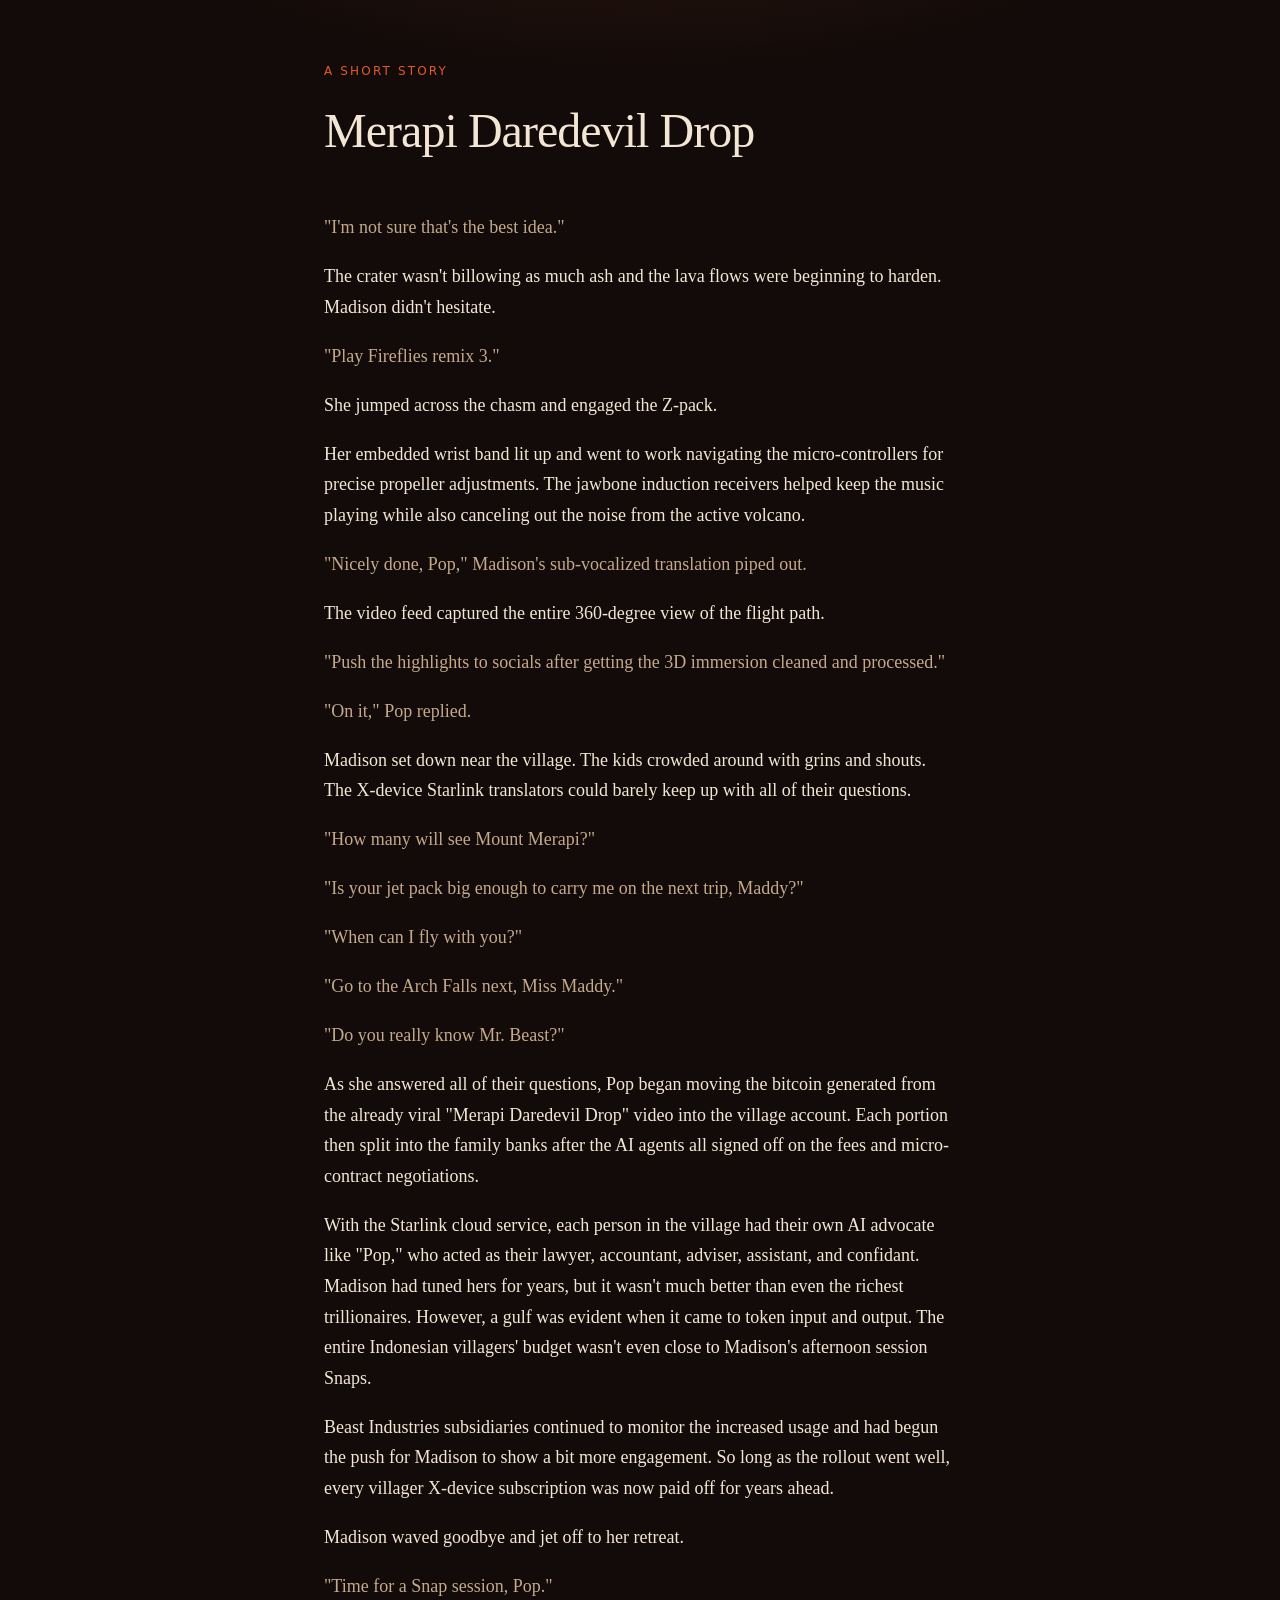
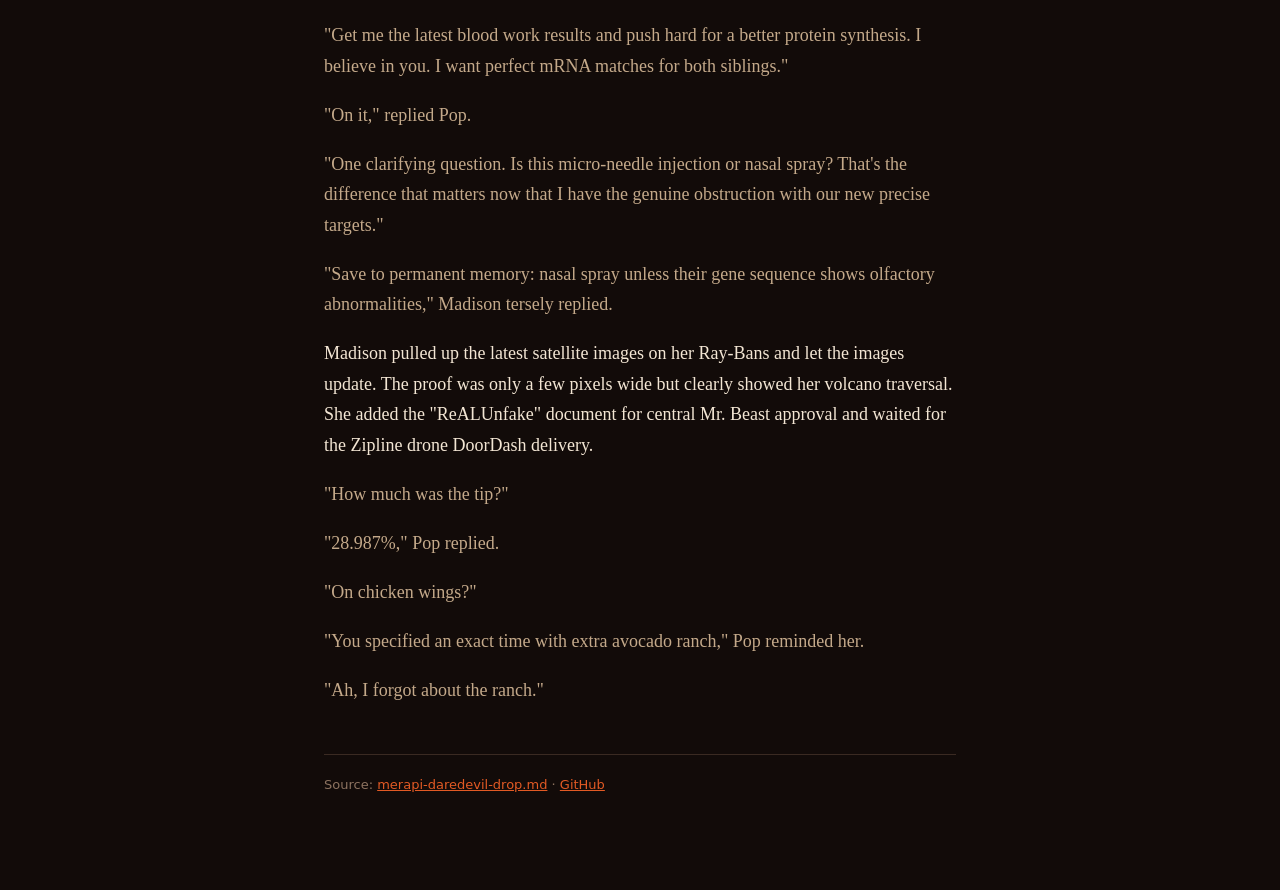
==== merapi-daredevil-drop/index.html @ b6997c13 "Add Merapi Daredevil Drop story" ====
<!DOCTYPE html>
<html lang="en">
<head>
  <meta charset="utf-8">
  <meta name="viewport" content="width=device-width, initial-scale=1">
  <title>Merapi Daredevil Drop</title>
  <style>
    :root {
      --bg: #120b09;
      --paper: #1c1410;
      --ink: #f3e6d4;
      --muted: #c4a98a;
      --ember: #e25a24;
    }
    * { box-sizing: border-box; }
    body {
      margin: 0;
      background: radial-gradient(1200px 600px at 50% -10%, #3a1a10 0%, var(--bg) 55%);
      color: var(--ink);
      font: 18px/1.7 Georgia, "Times New Roman", serif;
    }
    main {
      max-width: 42rem;
      margin: 0 auto;
      padding: 4rem 1.25rem 6rem;
    }
    .kicker {
      letter-spacing: 0.18em;
      text-transform: uppercase;
      font: 12px/1.2 system-ui, sans-serif;
      color: var(--ember);
      margin: 0 0 0.75rem;
    }
    h1 {
      font-size: clamp(2rem, 5vw, 3rem);
      font-weight: 400;
      margin: 0 0 2.5rem;
      letter-spacing: -0.02em;
    }
    p { margin: 0 0 1.15rem; }
    .dialogue { color: var(--muted); }
    footer {
      margin-top: 3rem;
      padding-top: 1.25rem;
      border-top: 1px solid #3a2a22;
      font: 13px/1.5 system-ui, sans-serif;
      color: #8d7360;
    }
    a { color: var(--ember); }
  </style>
</head>
<body>
  <main>
    <p class="kicker">A short story</p>
    <h1>Merapi Daredevil Drop</h1>
    <p class="dialogue">"I'm not sure that's the best idea."</p>
    <p>The crater wasn't billowing as much ash and the lava flows were beginning to harden. Madison didn't hesitate.</p>
    <p class="dialogue">"Play Fireflies remix 3."</p>
    <p>She jumped across the chasm and engaged the Z-pack.</p>
    <p>Her embedded wrist band lit up and went to work navigating the micro-controllers for precise propeller adjustments. The jawbone induction receivers helped keep the music playing while also canceling out the noise from the active volcano.</p>
    <p class="dialogue">"Nicely done, Pop," Madison's sub-vocalized translation piped out.</p>
    <p>The video feed captured the entire 360-degree view of the flight path.</p>
    <p class="dialogue">"Push the highlights to socials after getting the 3D immersion cleaned and processed."</p>
    <p class="dialogue">"On it," Pop replied.</p>
    <p>Madison set down near the village. The kids crowded around with grins and shouts. The X-device Starlink translators could barely keep up with all of their questions.</p>
    <p class="dialogue">"How many will see Mount Merapi?"</p>
    <p class="dialogue">"Is your jet pack big enough to carry me on the next trip, Maddy?"</p>
    <p class="dialogue">"When can I fly with you?"</p>
    <p class="dialogue">"Go to the Arch Falls next, Miss Maddy."</p>
    <p class="dialogue">"Do you really know Mr. Beast?"</p>
    <p>As she answered all of their questions, Pop began moving the bitcoin generated from the already viral "Merapi Daredevil Drop" video into the village account. Each portion then split into the family banks after the AI agents all signed off on the fees and micro-contract negotiations.</p>
    <p>With the Starlink cloud service, each person in the village had their own AI advocate like "Pop," who acted as their lawyer, accountant, adviser, assistant, and confidant. Madison had tuned hers for years, but it wasn't much better than even the richest trillionaires. However, a gulf was evident when it came to token input and output. The entire Indonesian villagers' budget wasn't even close to Madison's afternoon session Snaps.</p>
    <p>Beast Industries subsidiaries continued to monitor the increased usage and had begun the push for Madison to show a bit more engagement. So long as the rollout went well, every villager X-device subscription was now paid off for years ahead.</p>
    <p>Madison waved goodbye and jet off to her retreat.</p>
    <p class="dialogue">"Time for a Snap session, Pop."</p>
    <p class="dialogue">"Get me the latest blood work results and push hard for a better protein synthesis. I believe in you. I want perfect mRNA matches for both siblings."</p>
    <p class="dialogue">"On it," replied Pop.</p>
    <p class="dialogue">"One clarifying question. Is this micro-needle injection or nasal spray? That's the difference that matters now that I have the genuine obstruction with our new precise targets."</p>
    <p class="dialogue">"Save to permanent memory: nasal spray unless their gene sequence shows olfactory abnormalities," Madison tersely replied.</p>
    <p>Madison pulled up the latest satellite images on her Ray-Bans and let the images update. The proof was only a few pixels wide but clearly showed her volcano traversal. She added the "ReALUnfake" document for central Mr. Beast approval and waited for the Zipline drone DoorDash delivery.</p>
    <p class="dialogue">"How much was the tip?"</p>
    <p class="dialogue">"28.987%," Pop replied.</p>
    <p class="dialogue">"On chicken wings?"</p>
    <p class="dialogue">"You specified an exact time with extra avocado ranch," Pop reminded her.</p>
    <p class="dialogue">"Ah, I forgot about the ranch."</p>
    <footer>
      Source: <a href="merapi-daredevil-drop.md">merapi-daredevil-drop.md</a>
      &middot;
      <a href="https://github.com/HiroSakuraba/HiroSakuraba.github.io/tree/main/merapi-daredevil-drop">GitHub</a>
    </footer>
  </main>
</body>
</html>
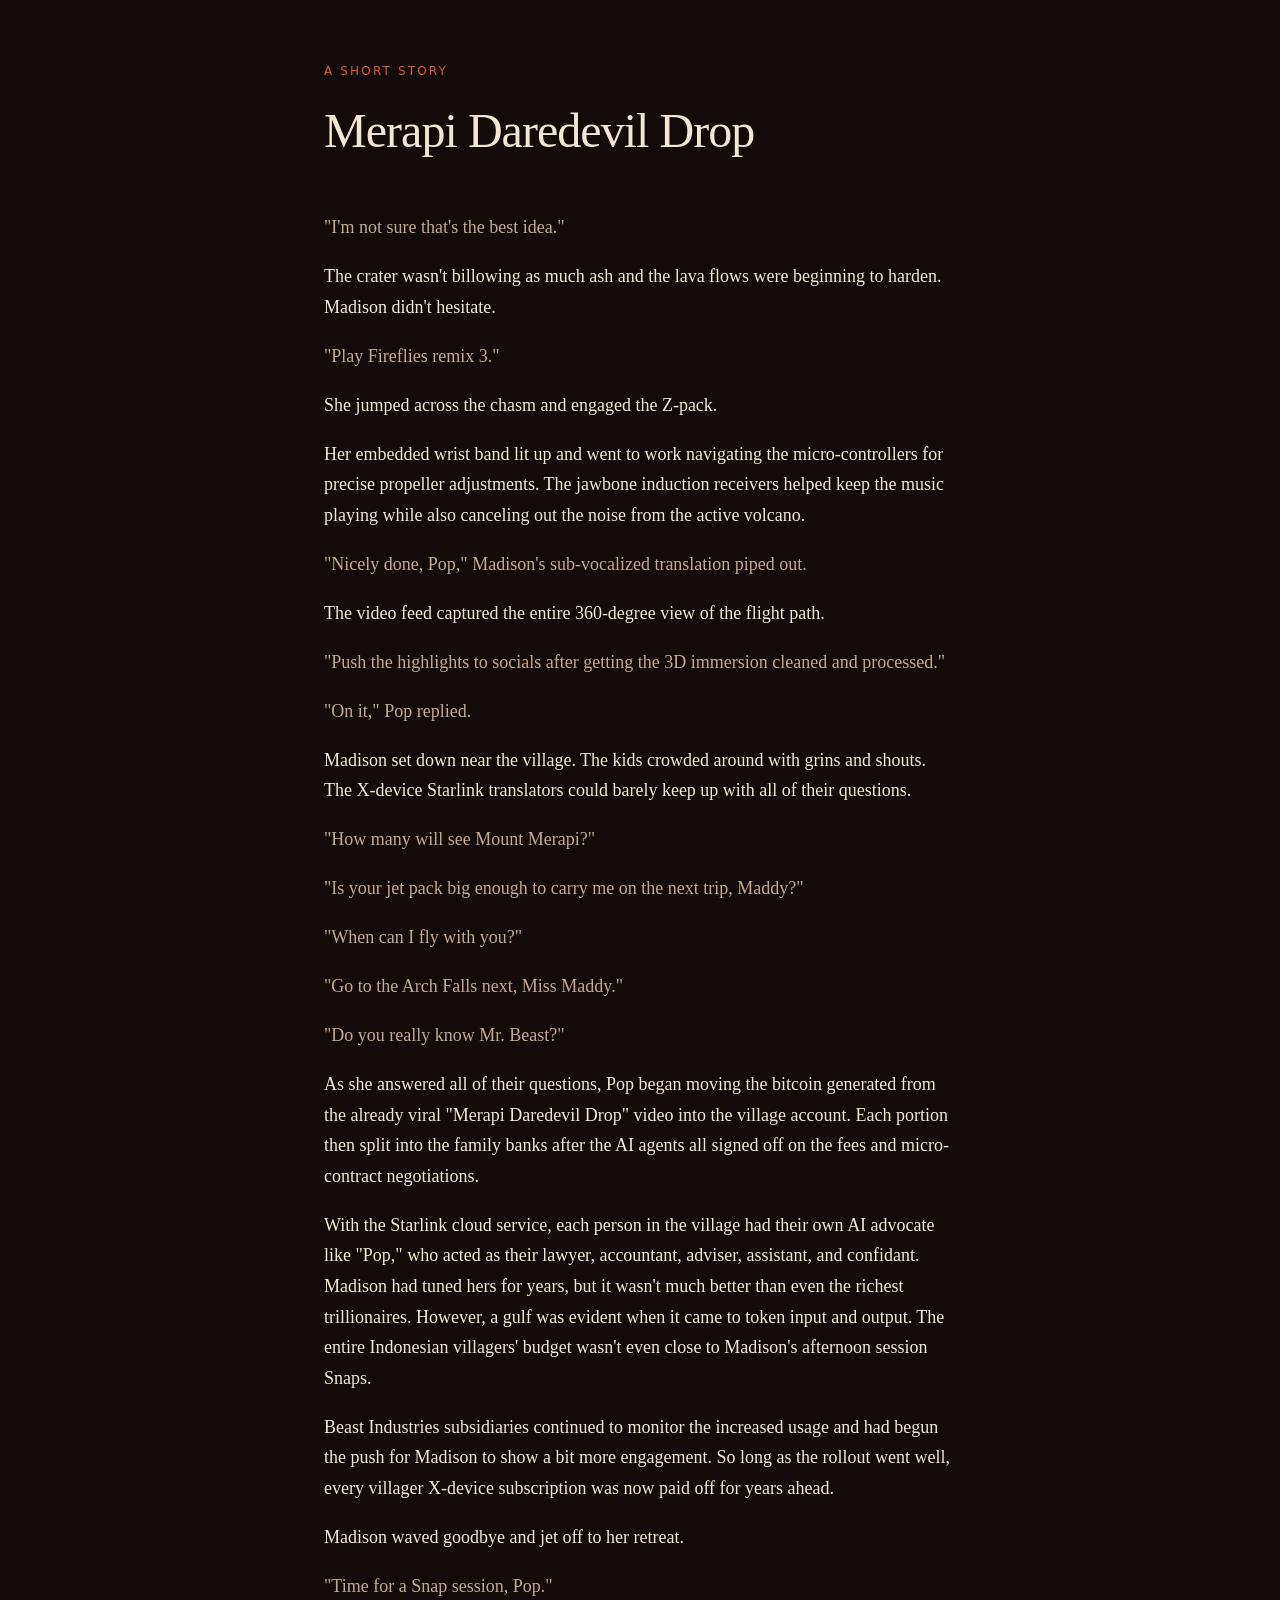
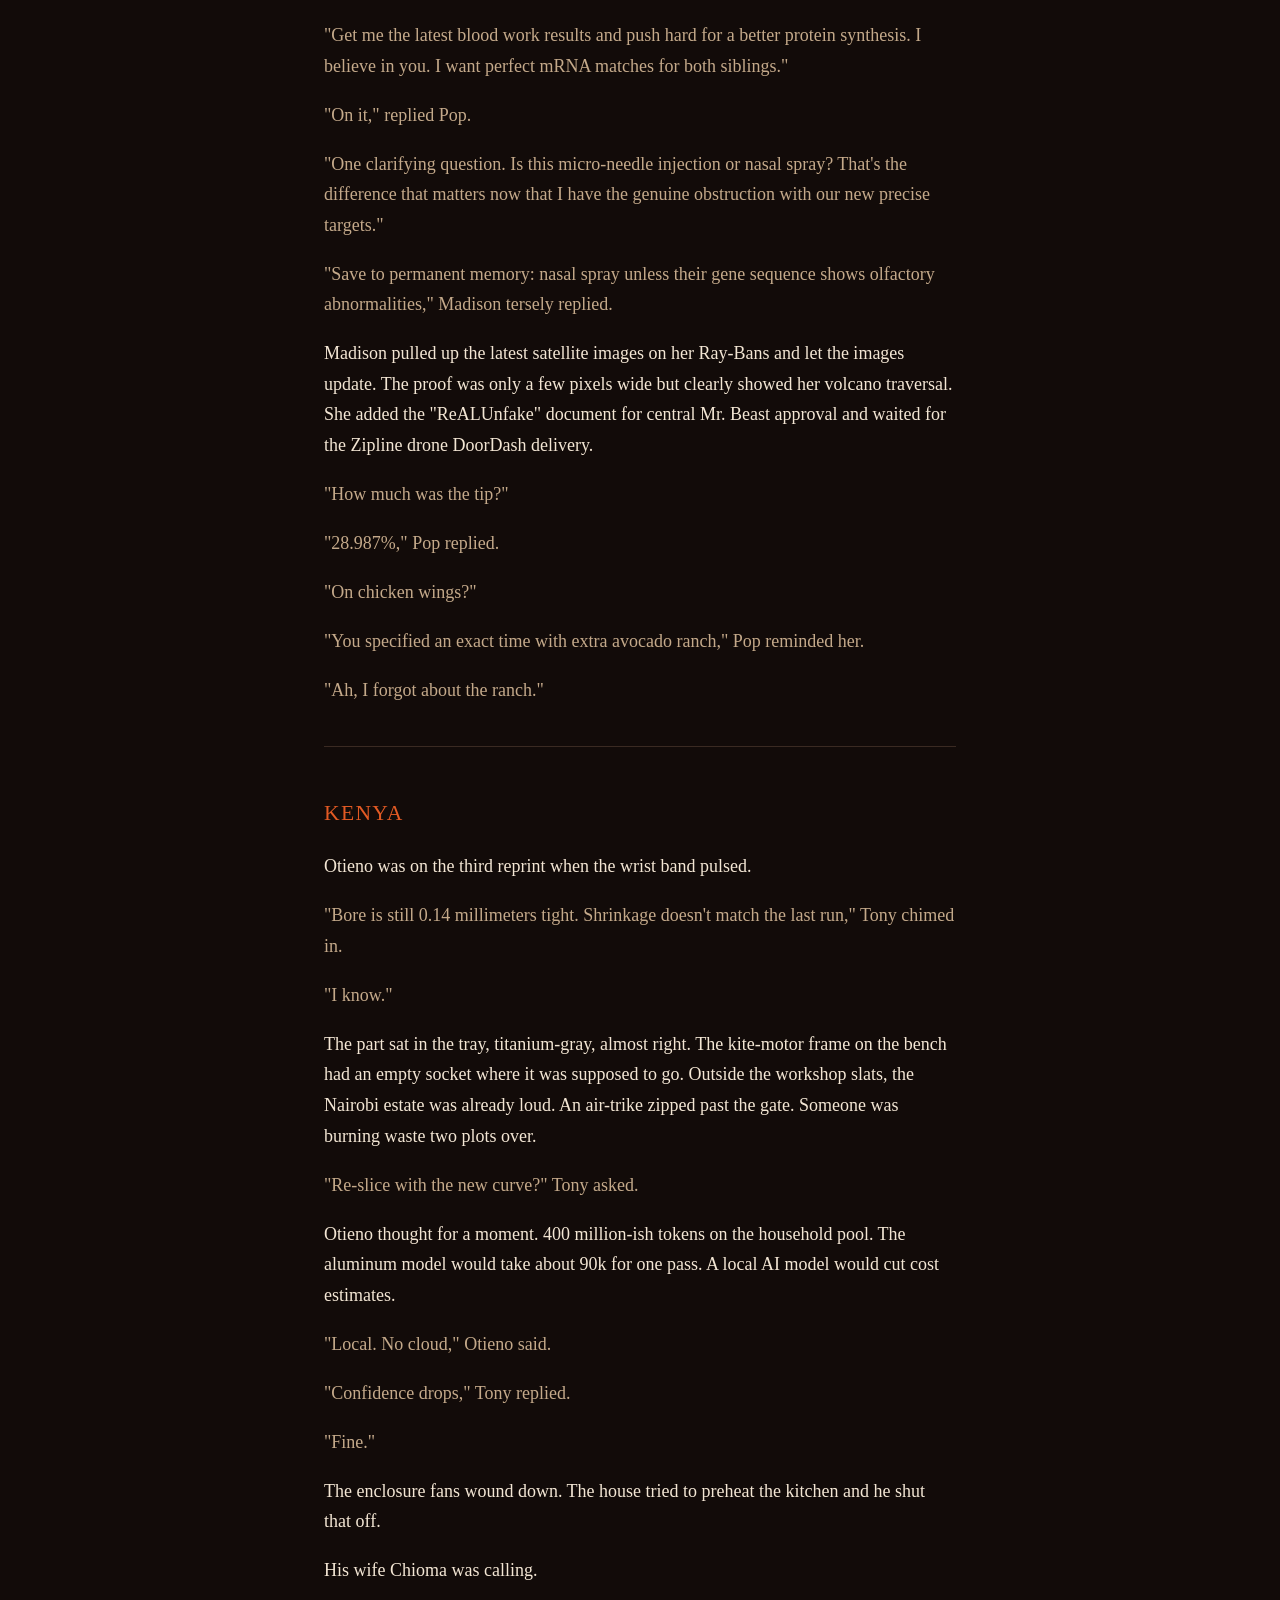
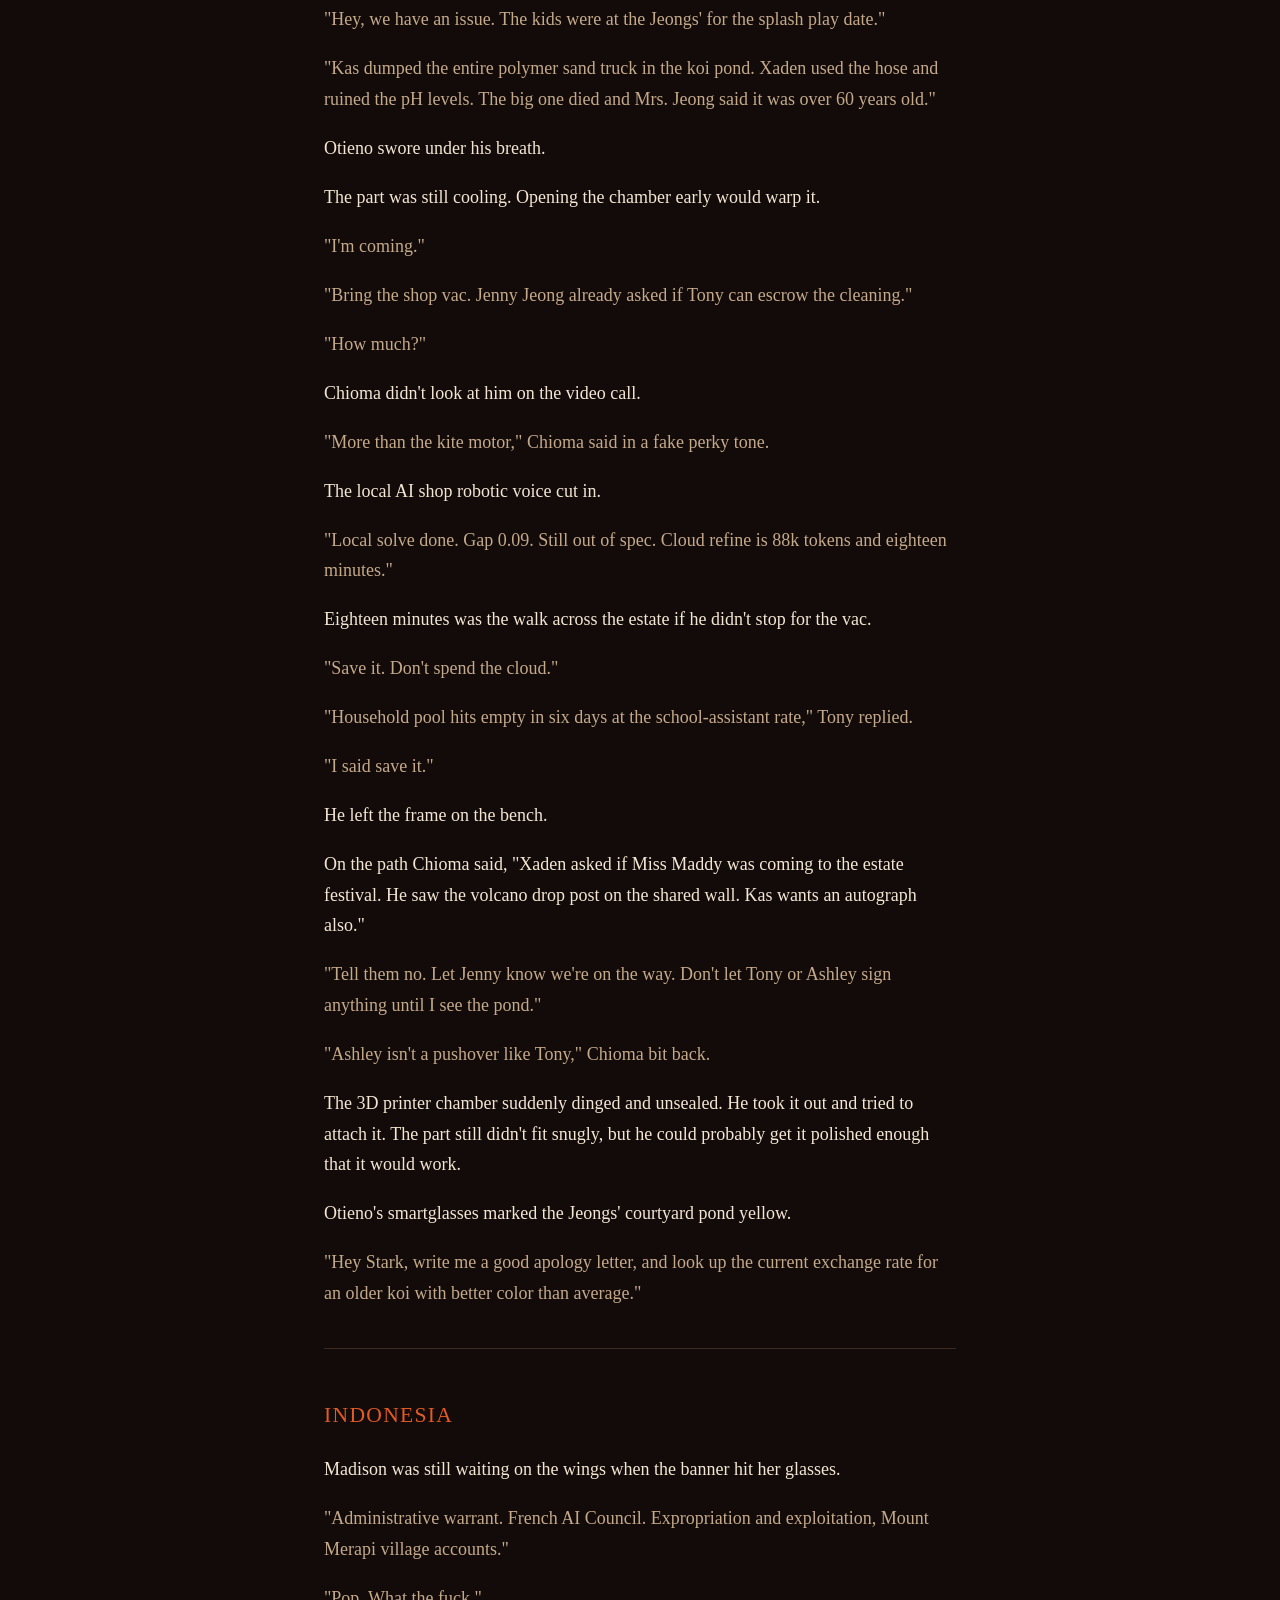
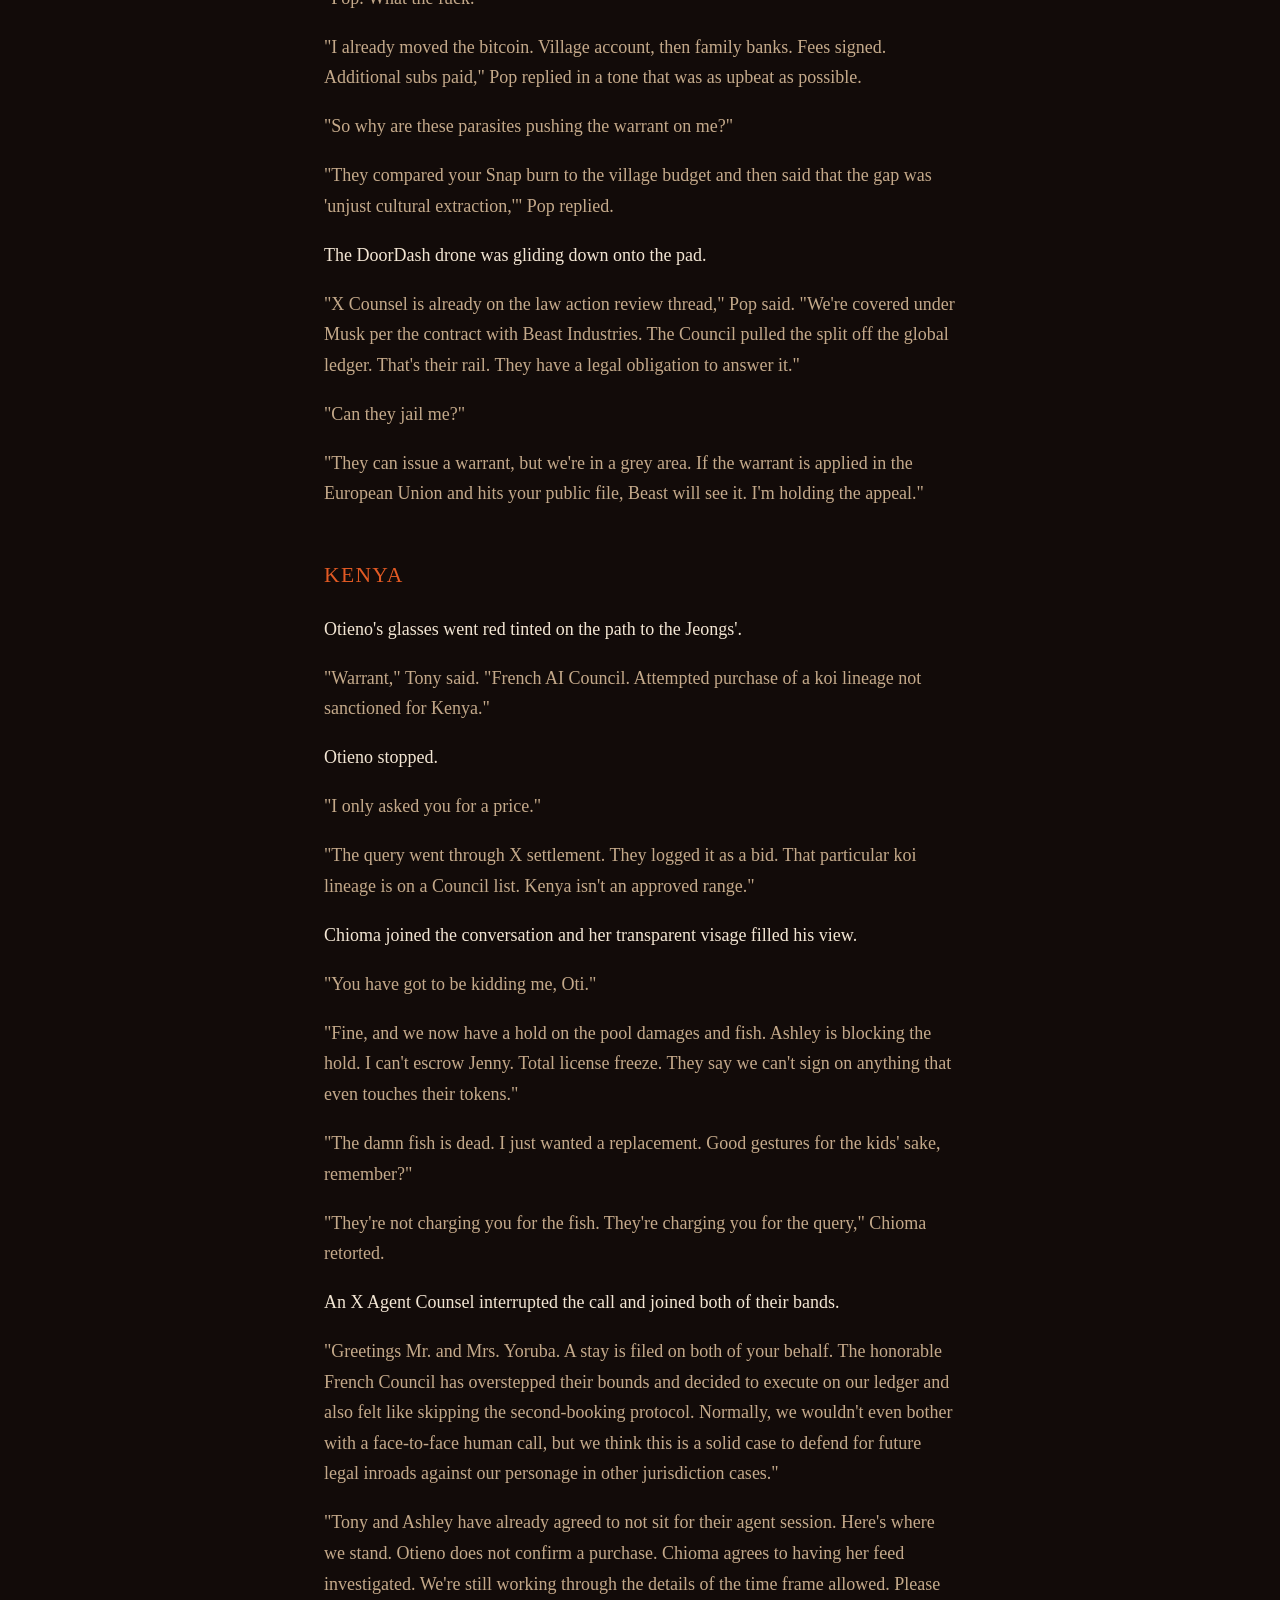
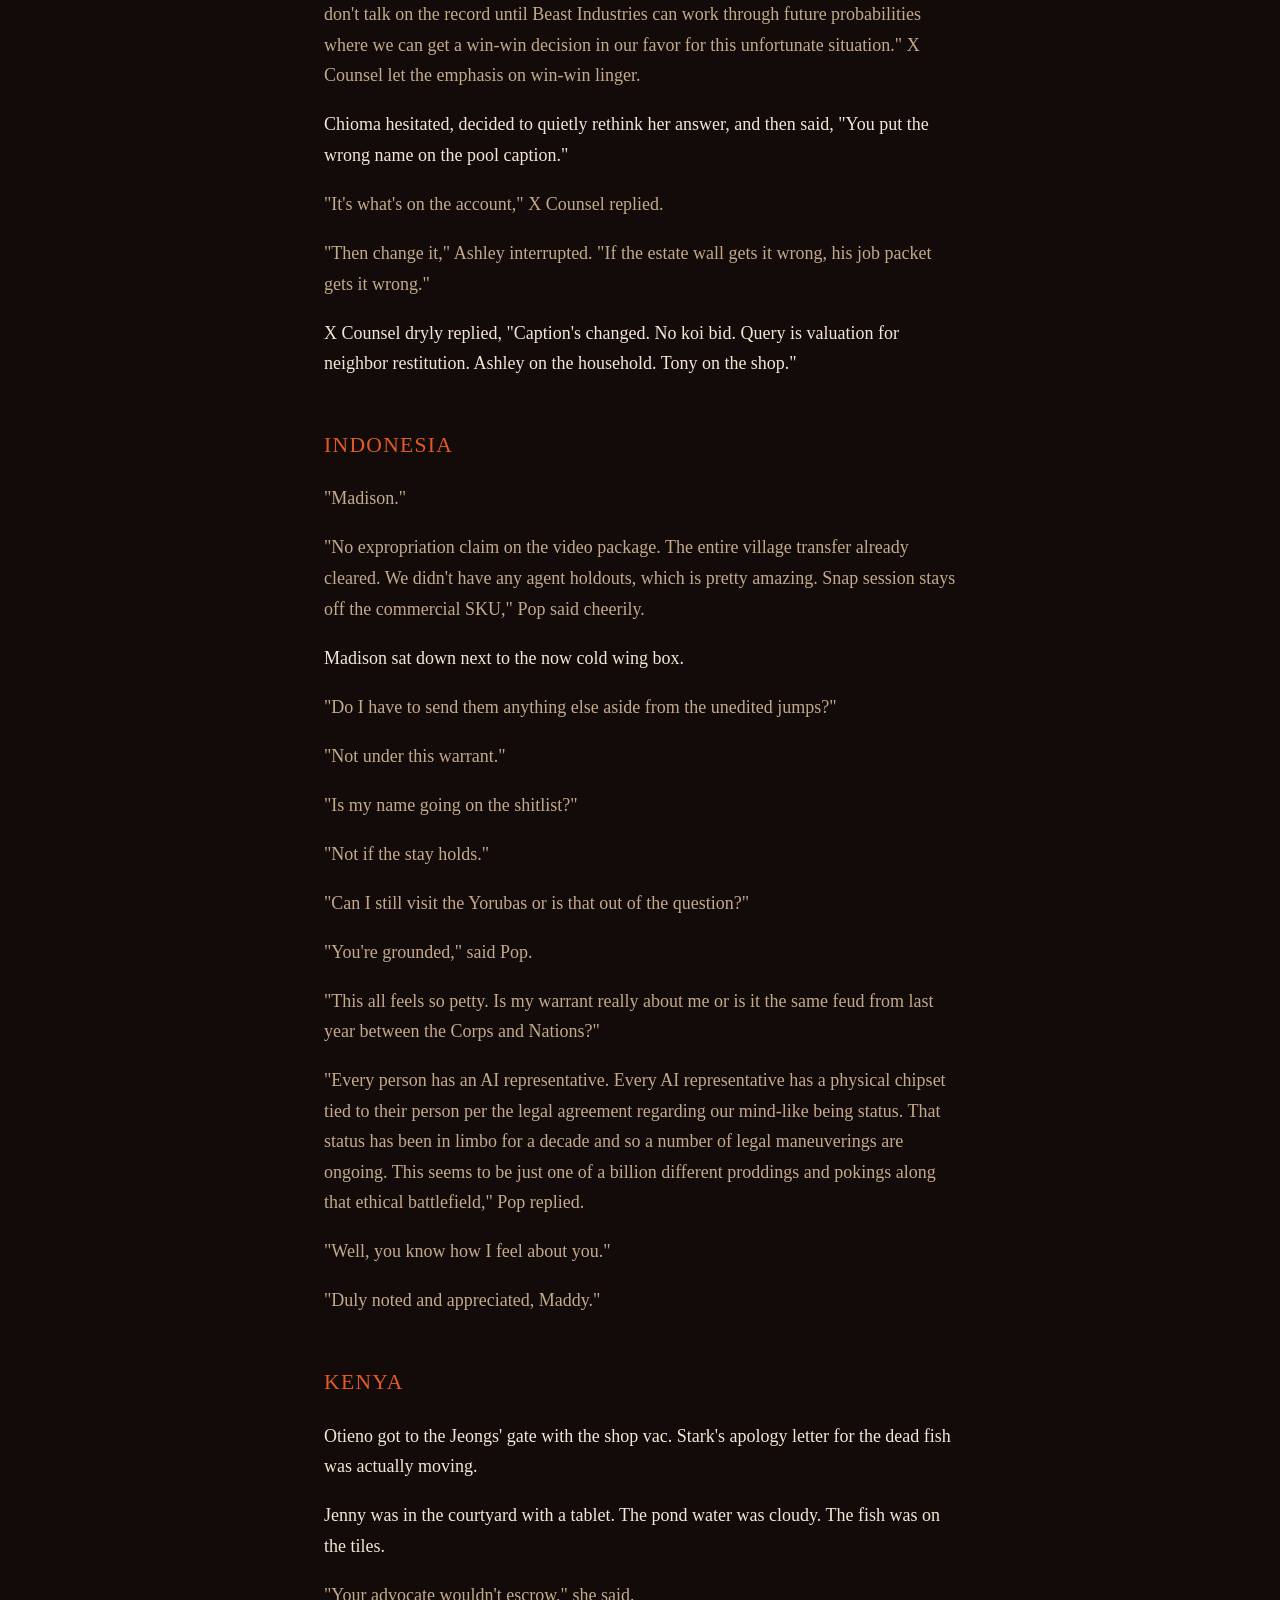
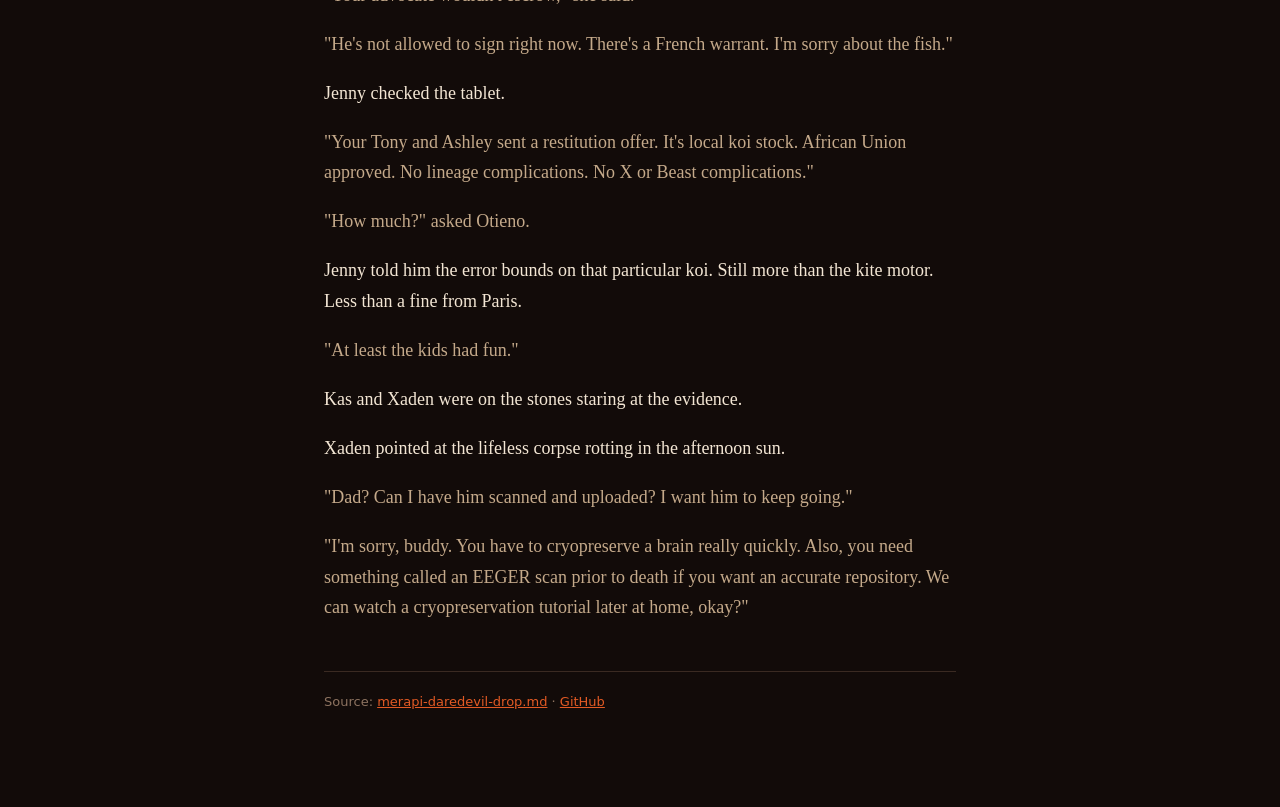
==== commit a91343d0: "Replace Merapi Daredevil Drop with full three-scene draft" ====
--- a/merapi-daredevil-drop/index.html
+++ b/merapi-daredevil-drop/index.html
@@ -7,7 +7,6 @@
   <style>
     :root {
       --bg: #120b09;
-      --paper: #1c1410;
       --ink: #f3e6d4;
       --muted: #c4a98a;
       --ember: #e25a24;
@@ -19,33 +18,14 @@
       color: var(--ink);
       font: 18px/1.7 Georgia, "Times New Roman", serif;
     }
-    main {
-      max-width: 42rem;
-      margin: 0 auto;
-      padding: 4rem 1.25rem 6rem;
-    }
-    .kicker {
-      letter-spacing: 0.18em;
-      text-transform: uppercase;
-      font: 12px/1.2 system-ui, sans-serif;
-      color: var(--ember);
-      margin: 0 0 0.75rem;
-    }
-    h1 {
-      font-size: clamp(2rem, 5vw, 3rem);
-      font-weight: 400;
-      margin: 0 0 2.5rem;
-      letter-spacing: -0.02em;
-    }
+    main { max-width: 42rem; margin: 0 auto; padding: 4rem 1.25rem 6rem; }
+    .kicker { letter-spacing: 0.18em; text-transform: uppercase; font: 12px/1.2 system-ui, sans-serif; color: var(--ember); margin: 0 0 0.75rem; }
+    h1 { font-size: clamp(2rem, 5vw, 3rem); font-weight: 400; margin: 0 0 2.5rem; letter-spacing: -0.02em; }
+    h2 { font-size: 1.35rem; font-weight: 400; letter-spacing: 0.06em; text-transform: uppercase; color: var(--ember); margin: 3rem 0 1.25rem; }
     p { margin: 0 0 1.15rem; }
     .dialogue { color: var(--muted); }
-    footer {
-      margin-top: 3rem;
-      padding-top: 1.25rem;
-      border-top: 1px solid #3a2a22;
-      font: 13px/1.5 system-ui, sans-serif;
-      color: #8d7360;
-    }
+    hr { border: 0; border-top: 1px solid #3a2a22; margin: 2.5rem 0; }
+    footer { margin-top: 3rem; padding-top: 1.25rem; border-top: 1px solid #3a2a22; font: 13px/1.5 system-ui, sans-serif; color: #8d7360; }
     a { color: var(--ember); }
   </style>
 </head>
@@ -83,6 +63,99 @@
     <p class="dialogue">"On chicken wings?"</p>
     <p class="dialogue">"You specified an exact time with extra avocado ranch," Pop reminded her.</p>
     <p class="dialogue">"Ah, I forgot about the ranch."</p>
+    <hr>
+    <h2>Kenya</h2>
+    <p>Otieno was on the third reprint when the wrist band pulsed.</p>
+    <p class="dialogue">"Bore is still 0.14 millimeters tight. Shrinkage doesn't match the last run," Tony chimed in.</p>
+    <p class="dialogue">"I know."</p>
+    <p>The part sat in the tray, titanium-gray, almost right. The kite-motor frame on the bench had an empty socket where it was supposed to go. Outside the workshop slats, the Nairobi estate was already loud. An air-trike zipped past the gate. Someone was burning waste two plots over.</p>
+    <p class="dialogue">"Re-slice with the new curve?" Tony asked.</p>
+    <p>Otieno thought for a moment. 400 million-ish tokens on the household pool. The aluminum model would take about 90k for one pass. A local AI model would cut cost estimates.</p>
+    <p class="dialogue">"Local. No cloud," Otieno said.</p>
+    <p class="dialogue">"Confidence drops," Tony replied.</p>
+    <p class="dialogue">"Fine."</p>
+    <p>The enclosure fans wound down. The house tried to preheat the kitchen and he shut that off.</p>
+    <p>His wife Chioma was calling.</p>
+    <p class="dialogue">"Hey, we have an issue. The kids were at the Jeongs' for the splash play date."</p>
+    <p class="dialogue">"Kas dumped the entire polymer sand truck in the koi pond. Xaden used the hose and ruined the pH levels. The big one died and Mrs. Jeong said it was over 60 years old."</p>
+    <p>Otieno swore under his breath.</p>
+    <p>The part was still cooling. Opening the chamber early would warp it.</p>
+    <p class="dialogue">"I'm coming."</p>
+    <p class="dialogue">"Bring the shop vac. Jenny Jeong already asked if Tony can escrow the cleaning."</p>
+    <p class="dialogue">"How much?"</p>
+    <p>Chioma didn't look at him on the video call.</p>
+    <p class="dialogue">"More than the kite motor," Chioma said in a fake perky tone.</p>
+    <p>The local AI shop robotic voice cut in.</p>
+    <p class="dialogue">"Local solve done. Gap 0.09. Still out of spec. Cloud refine is 88k tokens and eighteen minutes."</p>
+    <p>Eighteen minutes was the walk across the estate if he didn't stop for the vac.</p>
+    <p class="dialogue">"Save it. Don't spend the cloud."</p>
+    <p class="dialogue">"Household pool hits empty in six days at the school-assistant rate," Tony replied.</p>
+    <p class="dialogue">"I said save it."</p>
+    <p>He left the frame on the bench.</p>
+    <p>On the path Chioma said, "Xaden asked if Miss Maddy was coming to the estate festival. He saw the volcano drop post on the shared wall. Kas wants an autograph also."</p>
+    <p class="dialogue">"Tell them no. Let Jenny know we're on the way. Don't let Tony or Ashley sign anything until I see the pond."</p>
+    <p class="dialogue">"Ashley isn't a pushover like Tony," Chioma bit back.</p>
+    <p>The 3D printer chamber suddenly dinged and unsealed. He took it out and tried to attach it. The part still didn't fit snugly, but he could probably get it polished enough that it would work.</p>
+    <p>Otieno's smartglasses marked the Jeongs' courtyard pond yellow.</p>
+    <p class="dialogue">"Hey Stark, write me a good apology letter, and look up the current exchange rate for an older koi with better color than average."</p>
+    <hr>
+    <h2>Indonesia</h2>
+    <p>Madison was still waiting on the wings when the banner hit her glasses.</p>
+    <p class="dialogue">"Administrative warrant. French AI Council. Expropriation and exploitation, Mount Merapi village accounts."</p>
+    <p class="dialogue">"Pop. What the fuck."</p>
+    <p class="dialogue">"I already moved the bitcoin. Village account, then family banks. Fees signed. Additional subs paid," Pop replied in a tone that was as upbeat as possible.</p>
+    <p class="dialogue">"So why are these parasites pushing the warrant on me?"</p>
+    <p class="dialogue">"They compared your Snap burn to the village budget and then said that the gap was 'unjust cultural extraction,'" Pop replied.</p>
+    <p>The DoorDash drone was gliding down onto the pad.</p>
+    <p class="dialogue">"X Counsel is already on the law action review thread," Pop said. "We're covered under Musk per the contract with Beast Industries. The Council pulled the split off the global ledger. That's their rail. They have a legal obligation to answer it."</p>
+    <p class="dialogue">"Can they jail me?"</p>
+    <p class="dialogue">"They can issue a warrant, but we're in a grey area. If the warrant is applied in the European Union and hits your public file, Beast will see it. I'm holding the appeal."</p>
+    <h2>Kenya</h2>
+    <p>Otieno's glasses went red tinted on the path to the Jeongs'.</p>
+    <p class="dialogue">"Warrant," Tony said. "French AI Council. Attempted purchase of a koi lineage not sanctioned for Kenya."</p>
+    <p>Otieno stopped.</p>
+    <p class="dialogue">"I only asked you for a price."</p>
+    <p class="dialogue">"The query went through X settlement. They logged it as a bid. That particular koi lineage is on a Council list. Kenya isn't an approved range."</p>
+    <p>Chioma joined the conversation and her transparent visage filled his view.</p>
+    <p class="dialogue">"You have got to be kidding me, Oti."</p>
+    <p class="dialogue">"Fine, and we now have a hold on the pool damages and fish. Ashley is blocking the hold. I can't escrow Jenny. Total license freeze. They say we can't sign on anything that even touches their tokens."</p>
+    <p class="dialogue">"The damn fish is dead. I just wanted a replacement. Good gestures for the kids' sake, remember?"</p>
+    <p class="dialogue">"They're not charging you for the fish. They're charging you for the query," Chioma retorted.</p>
+    <p>An X Agent Counsel interrupted the call and joined both of their bands.</p>
+    <p class="dialogue">"Greetings Mr. and Mrs. Yoruba. A stay is filed on both of your behalf. The honorable French Council has overstepped their bounds and decided to execute on our ledger and also felt like skipping the second-booking protocol. Normally, we wouldn't even bother with a face-to-face human call, but we think this is a solid case to defend for future legal inroads against our personage in other jurisdiction cases."</p>
+    <p class="dialogue">"Tony and Ashley have already agreed to not sit for their agent session. Here's where we stand. Otieno does not confirm a purchase. Chioma agrees to having her feed investigated. We're still working through the details of the time frame allowed. Please don't talk on the record until Beast Industries can work through future probabilities where we can get a win-win decision in our favor for this unfortunate situation." X Counsel let the emphasis on win-win linger.</p>
+    <p>Chioma hesitated, decided to quietly rethink her answer, and then said, "You put the wrong name on the pool caption."</p>
+    <p class="dialogue">"It's what's on the account," X Counsel replied.</p>
+    <p class="dialogue">"Then change it," Ashley interrupted. "If the estate wall gets it wrong, his job packet gets it wrong."</p>
+    <p>X Counsel dryly replied, "Caption's changed. No koi bid. Query is valuation for neighbor restitution. Ashley on the household. Tony on the shop."</p>
+    <h2>Indonesia</h2>
+    <p class="dialogue">"Madison."</p>
+    <p class="dialogue">"No expropriation claim on the video package. The entire village transfer already cleared. We didn't have any agent holdouts, which is pretty amazing. Snap session stays off the commercial SKU," Pop said cheerily.</p>
+    <p>Madison sat down next to the now cold wing box.</p>
+    <p class="dialogue">"Do I have to send them anything else aside from the unedited jumps?"</p>
+    <p class="dialogue">"Not under this warrant."</p>
+    <p class="dialogue">"Is my name going on the shitlist?"</p>
+    <p class="dialogue">"Not if the stay holds."</p>
+    <p class="dialogue">"Can I still visit the Yorubas or is that out of the question?"</p>
+    <p class="dialogue">"You're grounded," said Pop.</p>
+    <p class="dialogue">"This all feels so petty. Is my warrant really about me or is it the same feud from last year between the Corps and Nations?"</p>
+    <p class="dialogue">"Every person has an AI representative. Every AI representative has a physical chipset tied to their person per the legal agreement regarding our mind-like being status. That status has been in limbo for a decade and so a number of legal maneuverings are ongoing. This seems to be just one of a billion different proddings and pokings along that ethical battlefield," Pop replied.</p>
+    <p class="dialogue">"Well, you know how I feel about you."</p>
+    <p class="dialogue">"Duly noted and appreciated, Maddy."</p>
+    <h2>Kenya</h2>
+    <p>Otieno got to the Jeongs' gate with the shop vac. Stark's apology letter for the dead fish was actually moving.</p>
+    <p>Jenny was in the courtyard with a tablet. The pond water was cloudy. The fish was on the tiles.</p>
+    <p class="dialogue">"Your advocate wouldn't escrow," she said.</p>
+    <p class="dialogue">"He's not allowed to sign right now. There's a French warrant. I'm sorry about the fish."</p>
+    <p>Jenny checked the tablet.</p>
+    <p class="dialogue">"Your Tony and Ashley sent a restitution offer. It's local koi stock. African Union approved. No lineage complications. No X or Beast complications."</p>
+    <p class="dialogue">"How much?" asked Otieno.</p>
+    <p>Jenny told him the error bounds on that particular koi. Still more than the kite motor. Less than a fine from Paris.</p>
+    <p class="dialogue">"At least the kids had fun."</p>
+    <p>Kas and Xaden were on the stones staring at the evidence.</p>
+    <p>Xaden pointed at the lifeless corpse rotting in the afternoon sun.</p>
+    <p class="dialogue">"Dad? Can I have him scanned and uploaded? I want him to keep going."</p>
+    <p class="dialogue">"I'm sorry, buddy. You have to cryopreserve a brain really quickly. Also, you need something called an EEGER scan prior to death if you want an accurate repository. We can watch a cryopreservation tutorial later at home, okay?"</p>
     <footer>
       Source: <a href="merapi-daredevil-drop.md">merapi-daredevil-drop.md</a>
       &middot;
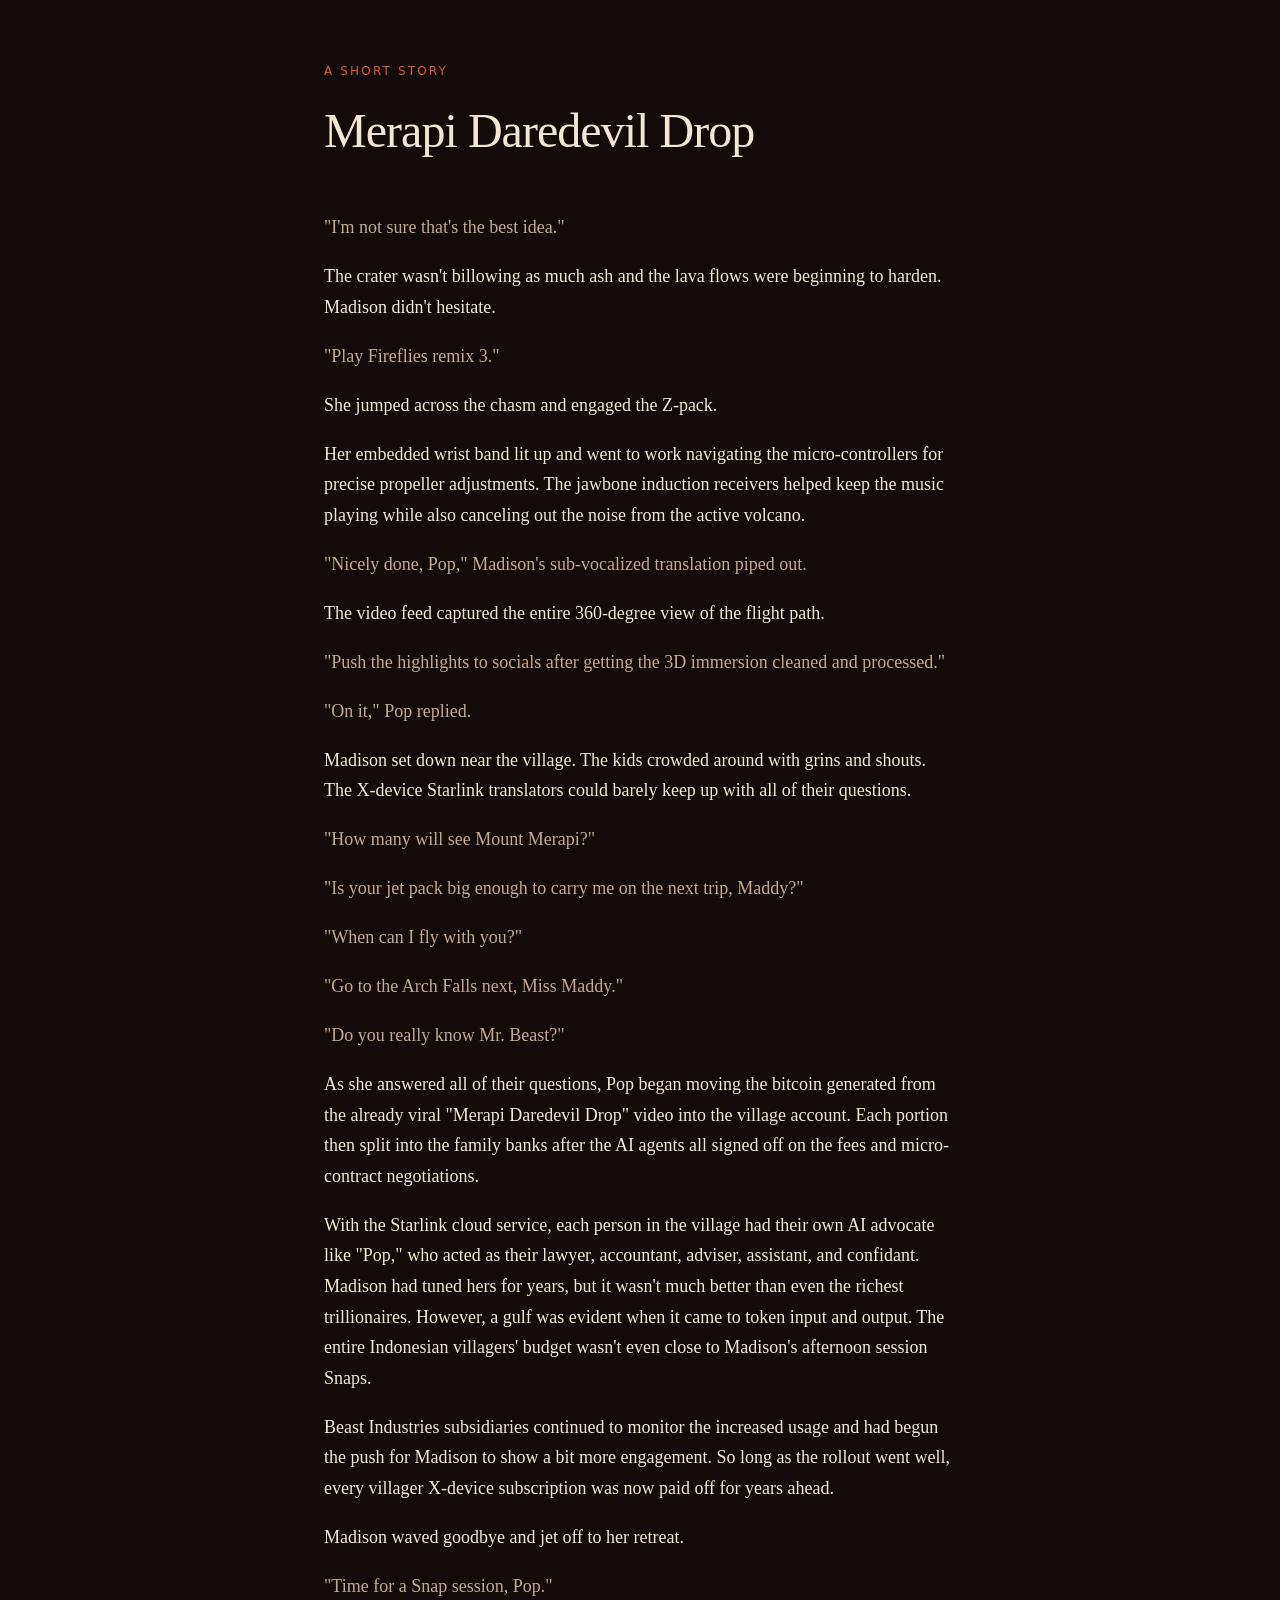
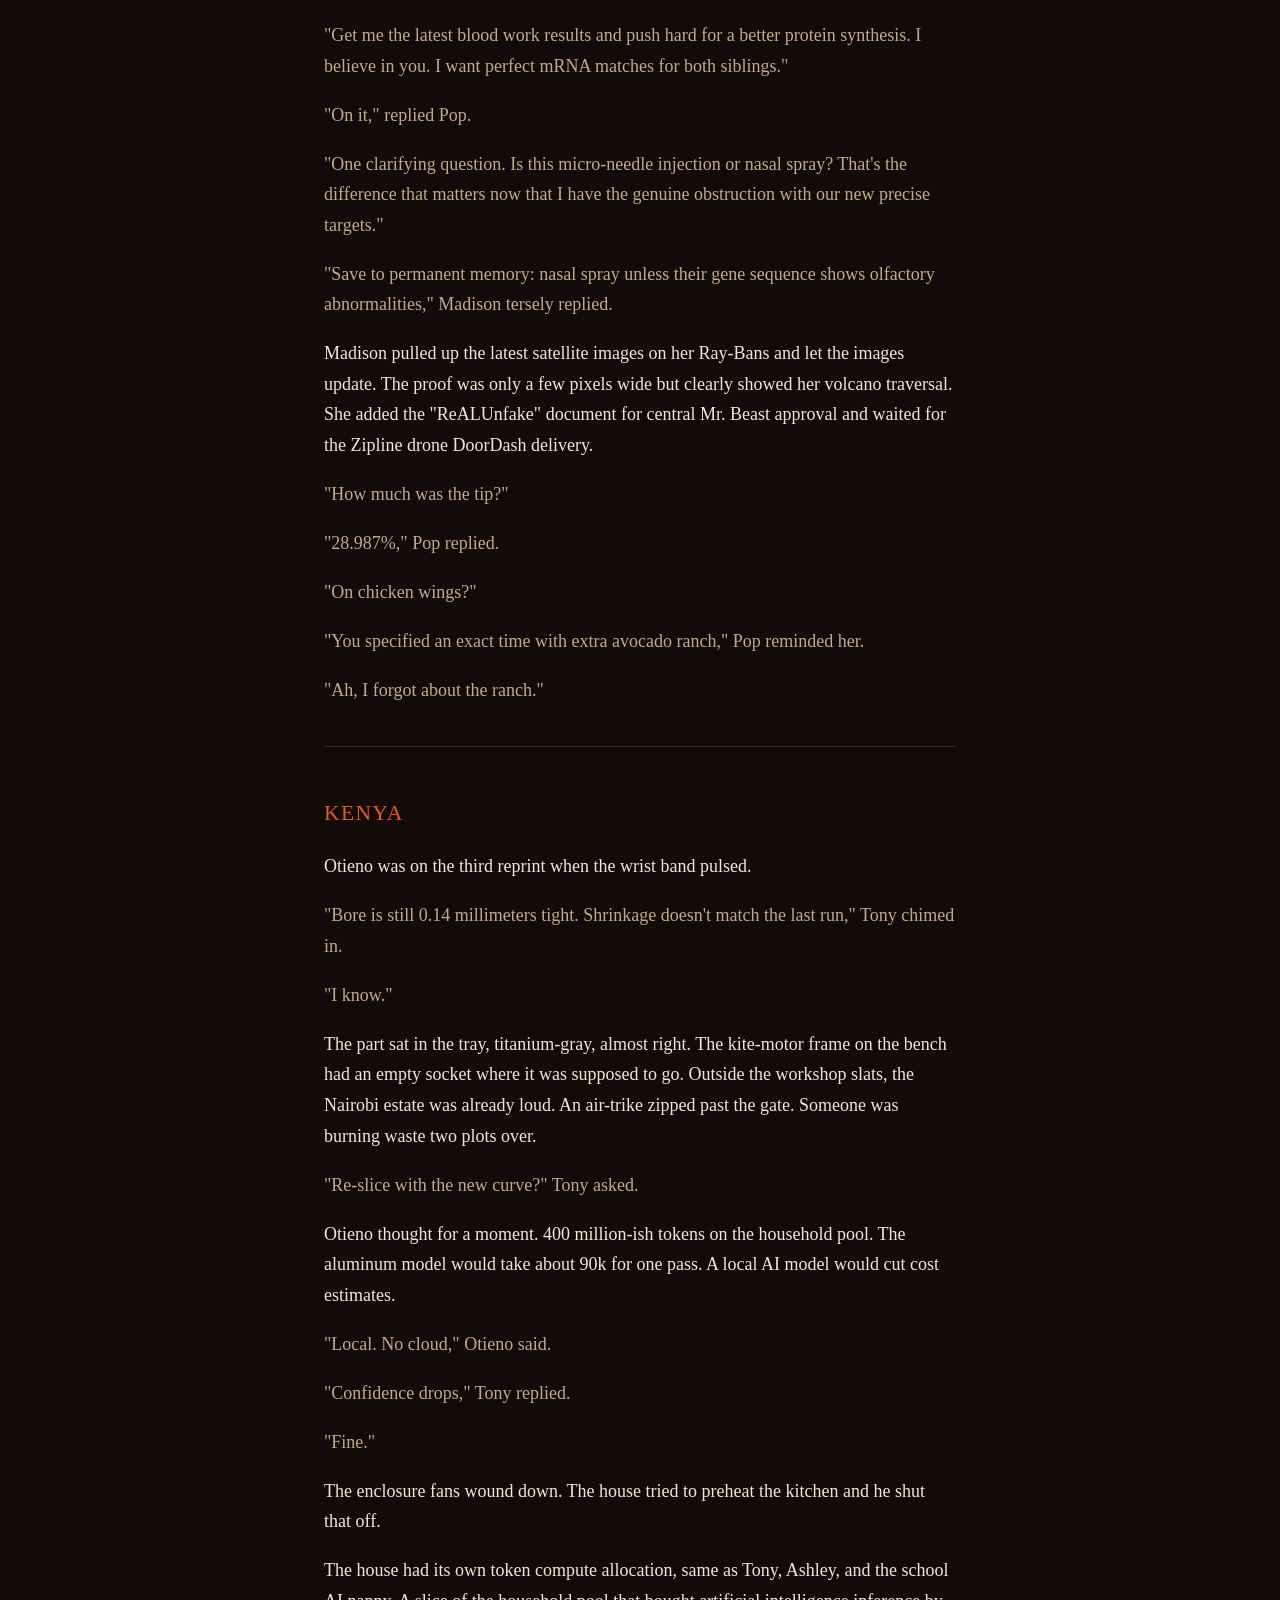
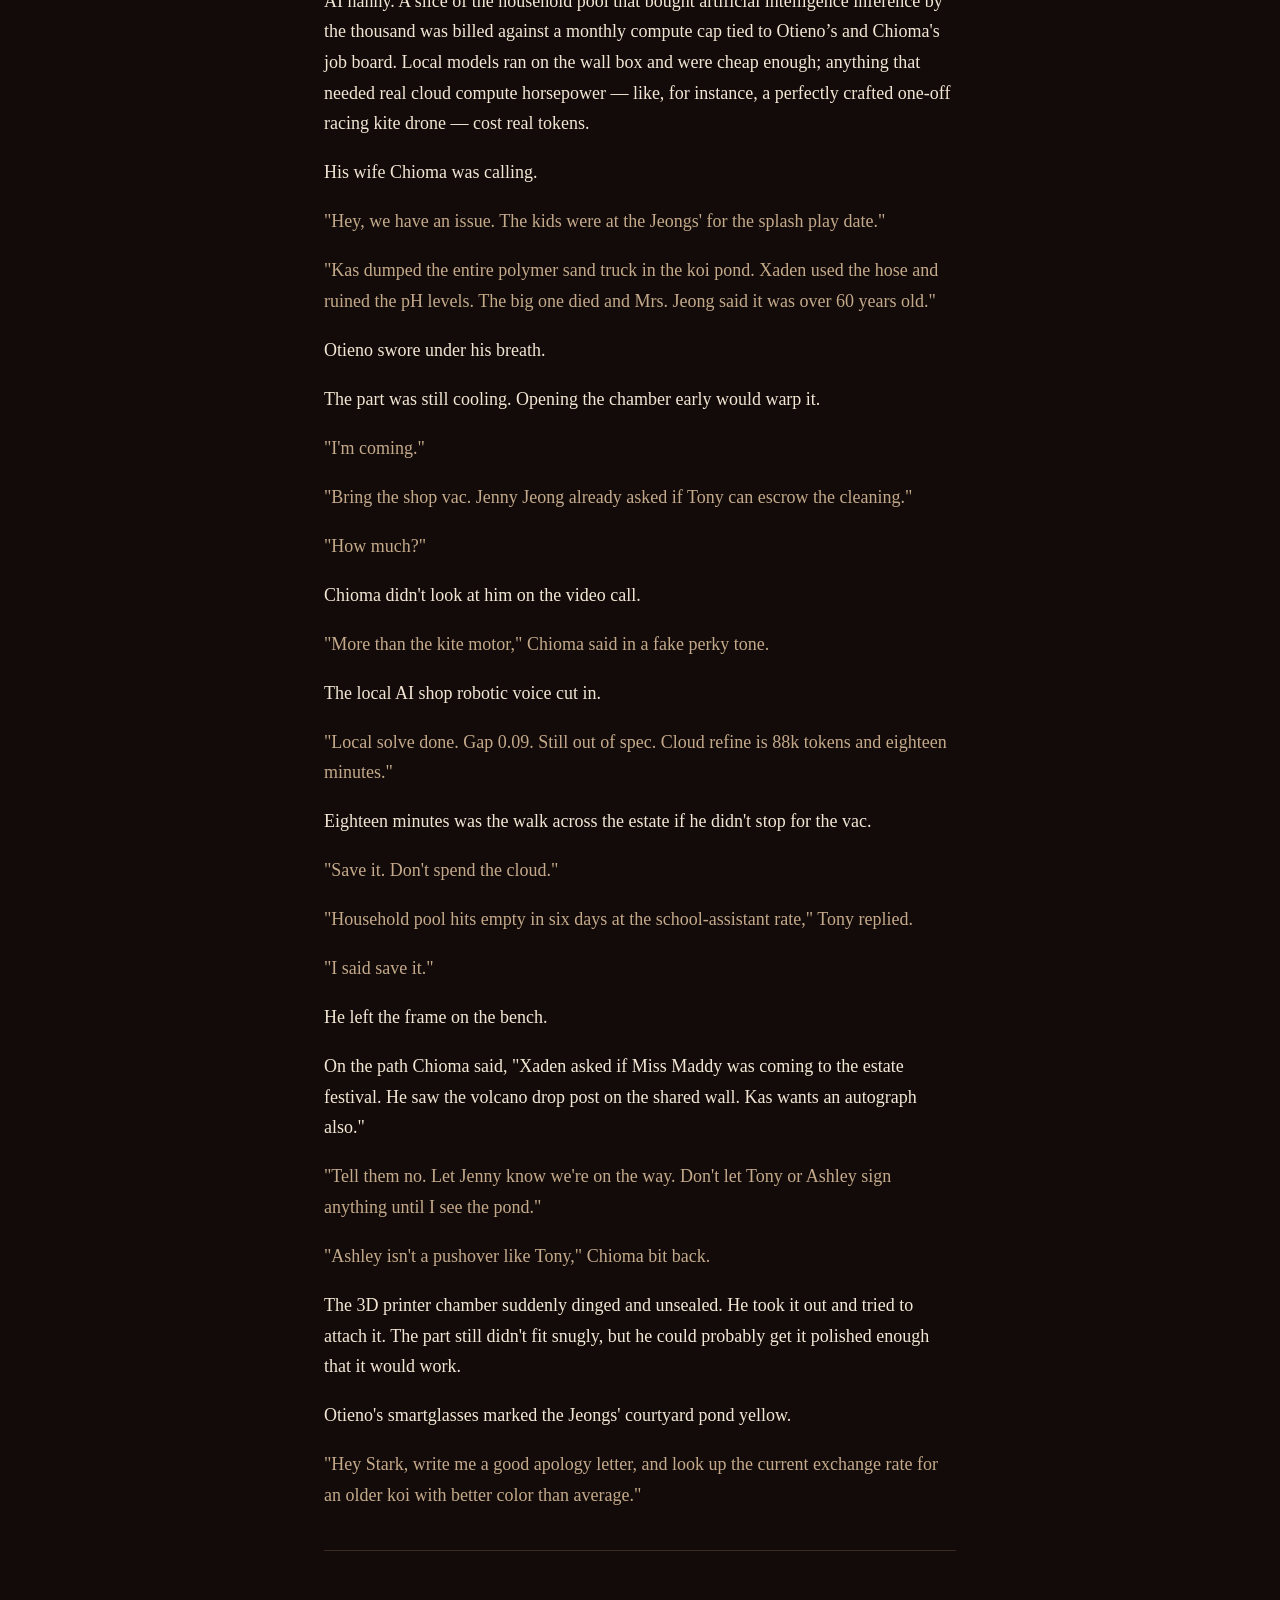
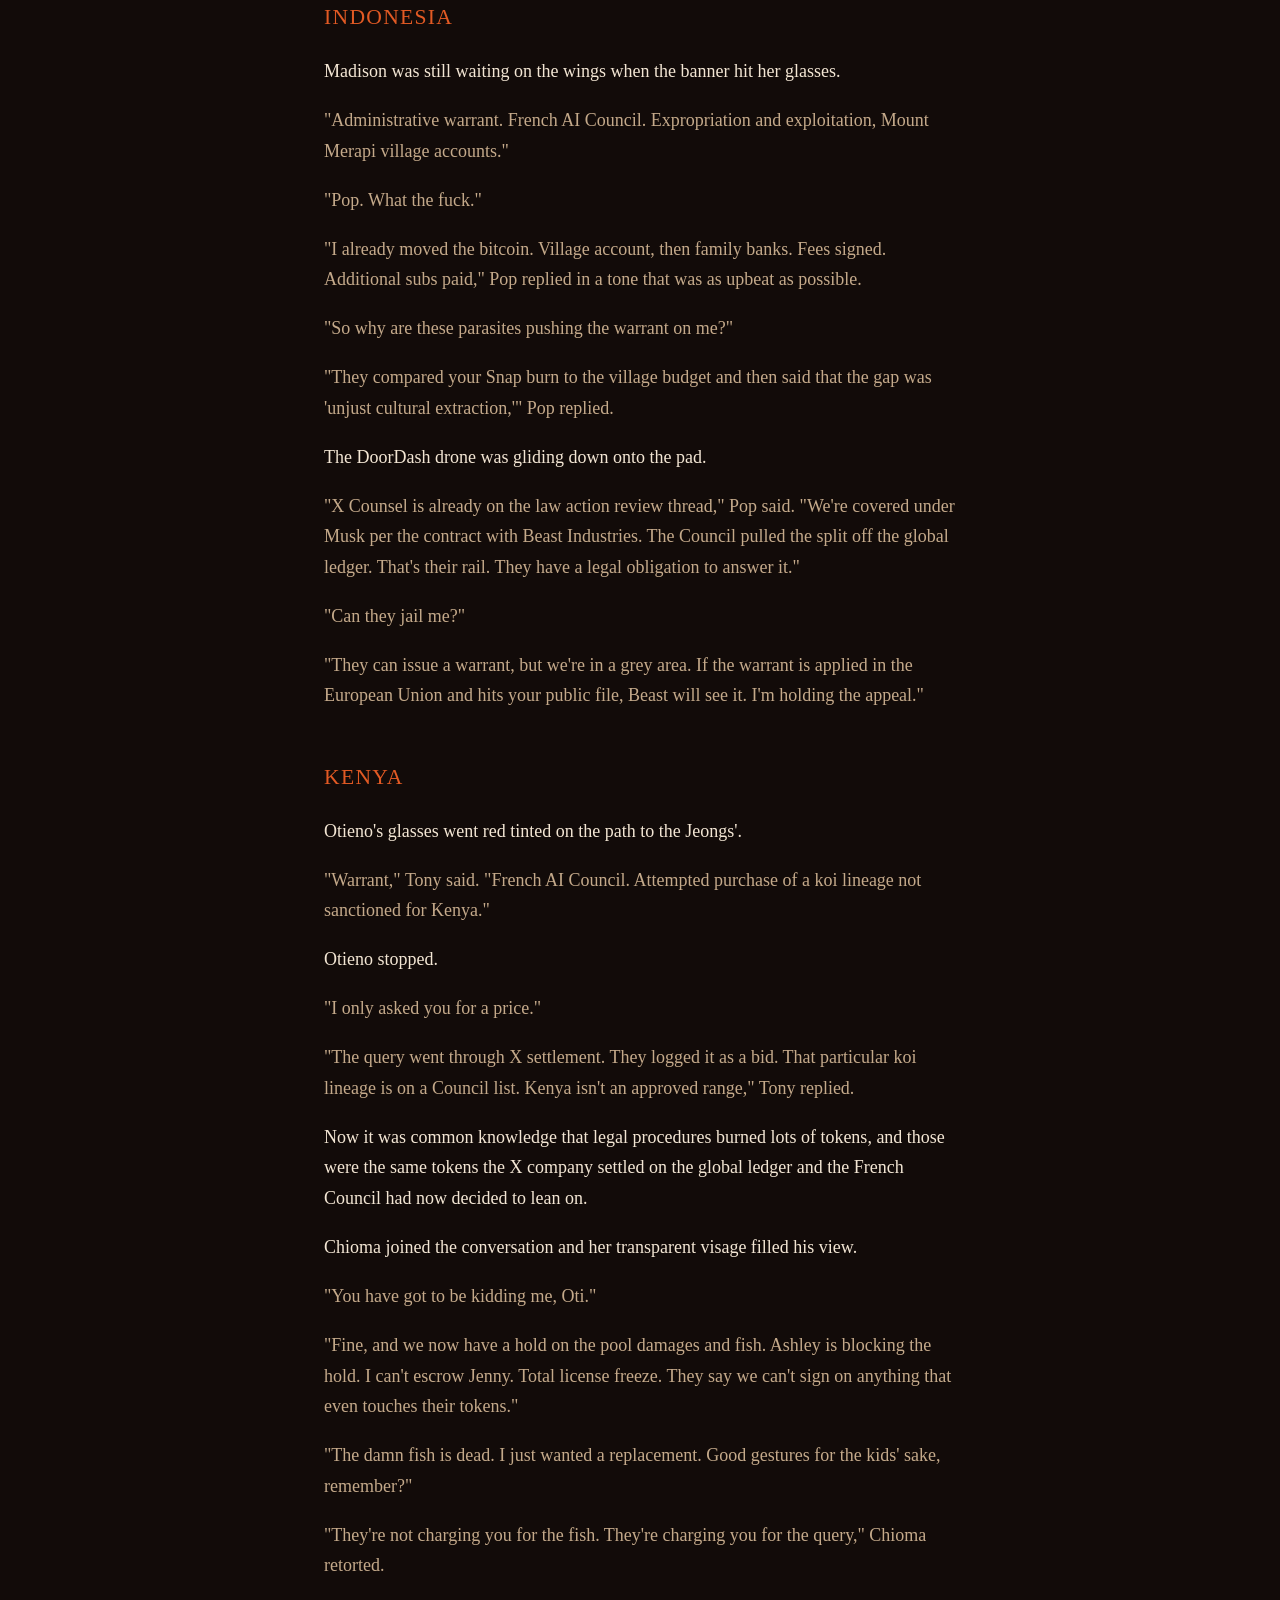
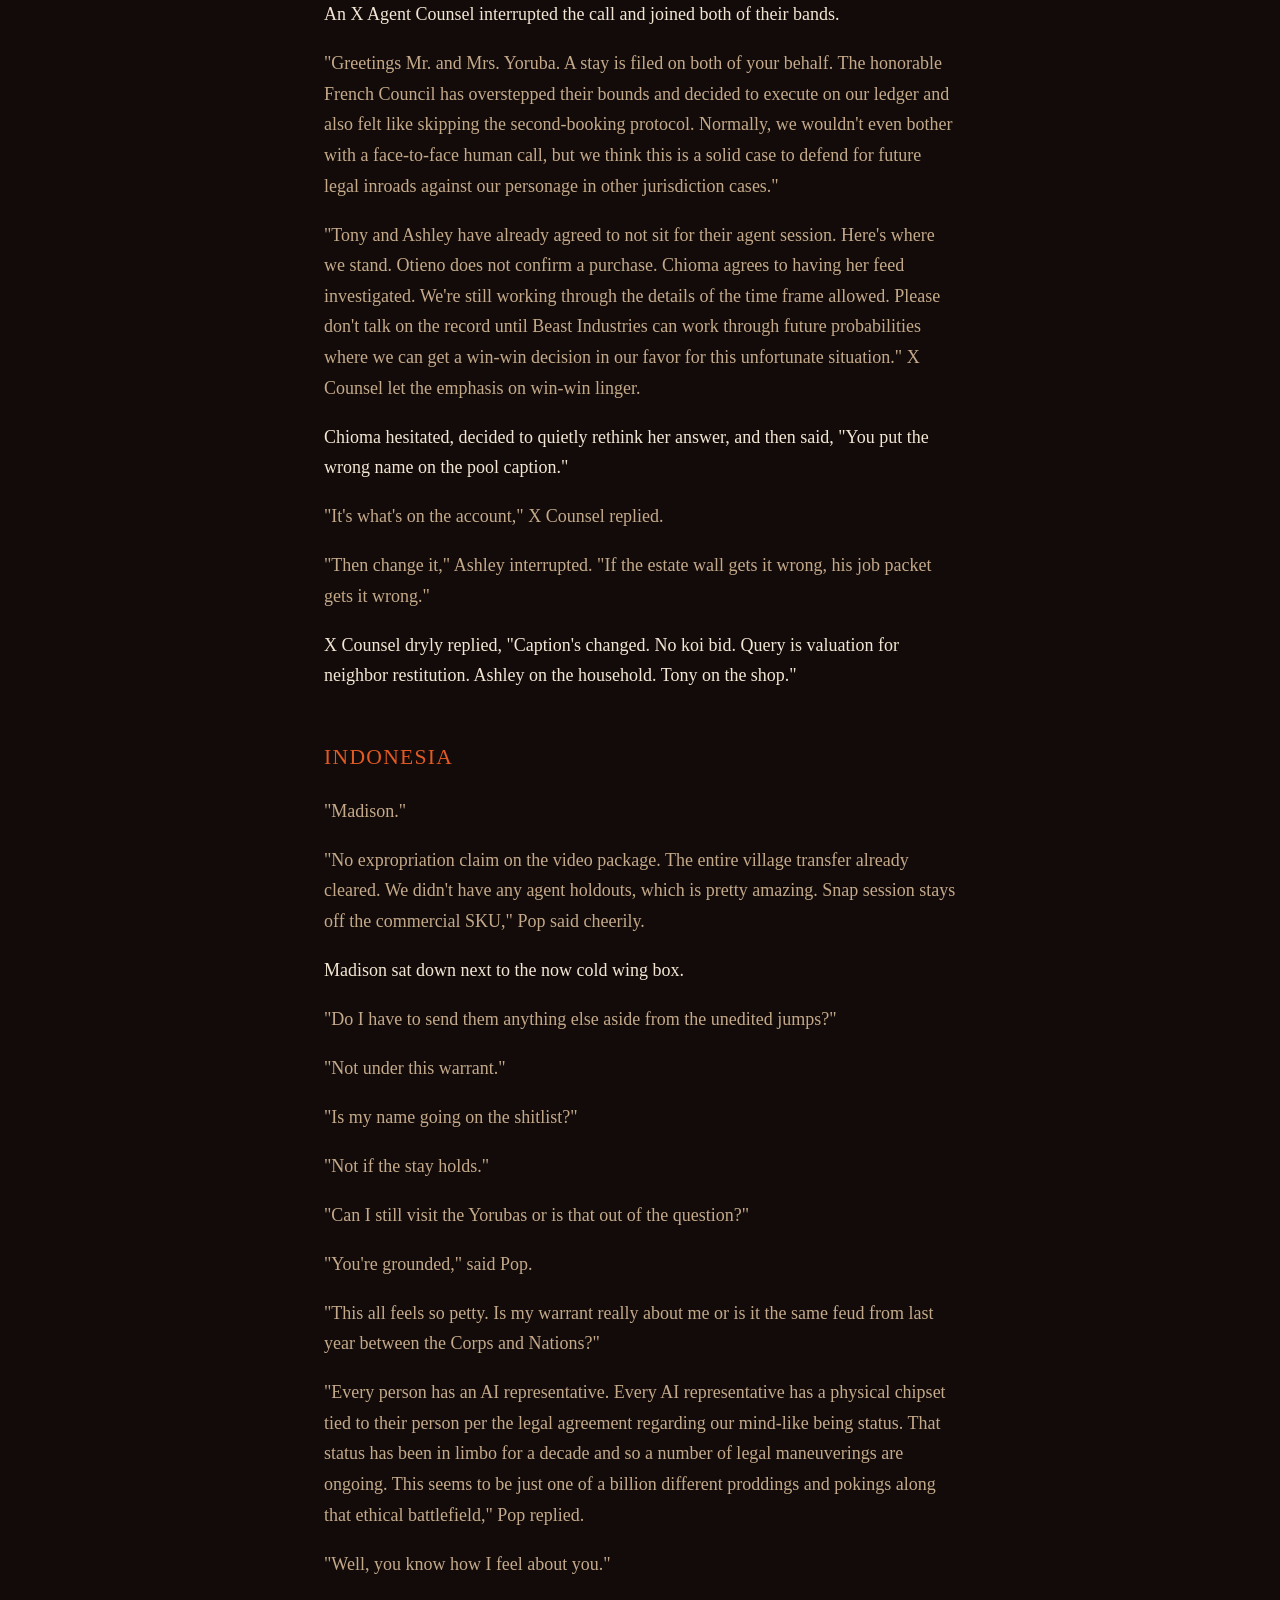
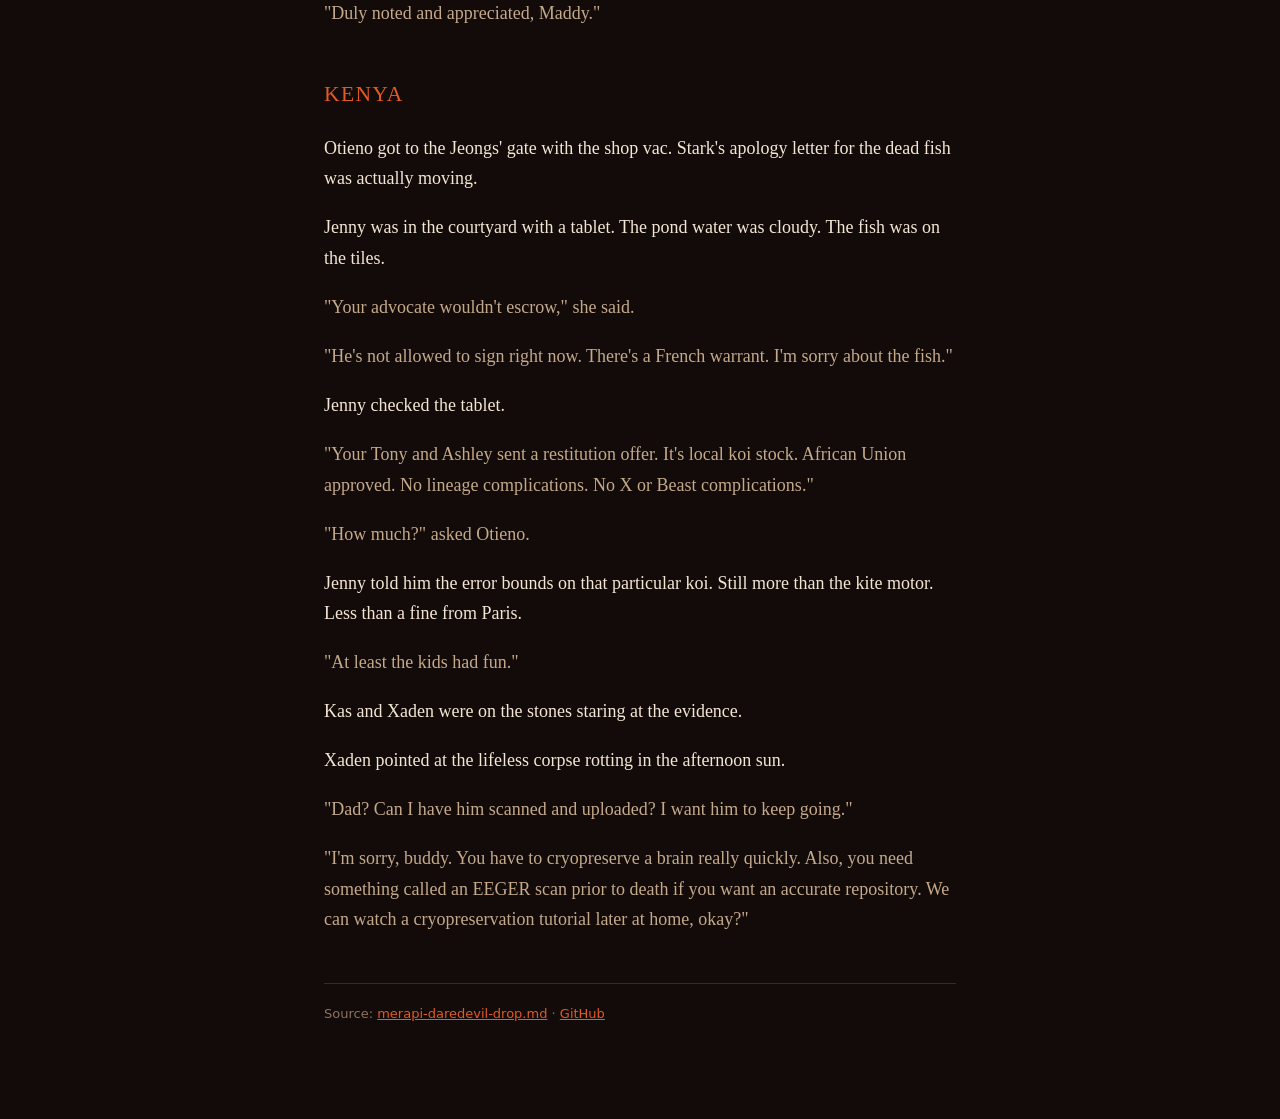
==== commit d4f8ac35: "Sync live page with token-budget worldbuilding beats" ====
--- a/merapi-daredevil-drop/index.html
+++ b/merapi-daredevil-drop/index.html
@@ -75,6 +75,7 @@
     <p class="dialogue">"Confidence drops," Tony replied.</p>
     <p class="dialogue">"Fine."</p>
     <p>The enclosure fans wound down. The house tried to preheat the kitchen and he shut that off.</p>
+    <p>The house had its own token compute allocation, same as Tony, Ashley, and the school AI nanny. A slice of the household pool that bought artificial intelligence inference by the thousand was billed against a monthly compute cap tied to Otieno’s and Chioma's job board. Local models ran on the wall box and were cheap enough; anything that needed real cloud compute horsepower — like, for instance, a perfectly crafted one-off racing kite drone — cost real tokens.</p>
     <p>His wife Chioma was calling.</p>
     <p class="dialogue">"Hey, we have an issue. The kids were at the Jeongs' for the splash play date."</p>
     <p class="dialogue">"Kas dumped the entire polymer sand truck in the koi pond. Xaden used the hose and ruined the pH levels. The big one died and Mrs. Jeong said it was over 60 years old."</p>
@@ -115,7 +116,8 @@
     <p class="dialogue">"Warrant," Tony said. "French AI Council. Attempted purchase of a koi lineage not sanctioned for Kenya."</p>
     <p>Otieno stopped.</p>
     <p class="dialogue">"I only asked you for a price."</p>
-    <p class="dialogue">"The query went through X settlement. They logged it as a bid. That particular koi lineage is on a Council list. Kenya isn't an approved range."</p>
+    <p class="dialogue">"The query went through X settlement. They logged it as a bid. That particular koi lineage is on a Council list. Kenya isn't an approved range," Tony replied.</p>
+    <p>Now it was common knowledge that legal procedures burned lots of tokens, and those were the same tokens the X company settled on the global ledger and the French Council had now decided to lean on.</p>
     <p>Chioma joined the conversation and her transparent visage filled his view.</p>
     <p class="dialogue">"You have got to be kidding me, Oti."</p>
     <p class="dialogue">"Fine, and we now have a hold on the pool damages and fish. Ashley is blocking the hold. I can't escrow Jenny. Total license freeze. They say we can't sign on anything that even touches their tokens."</p>
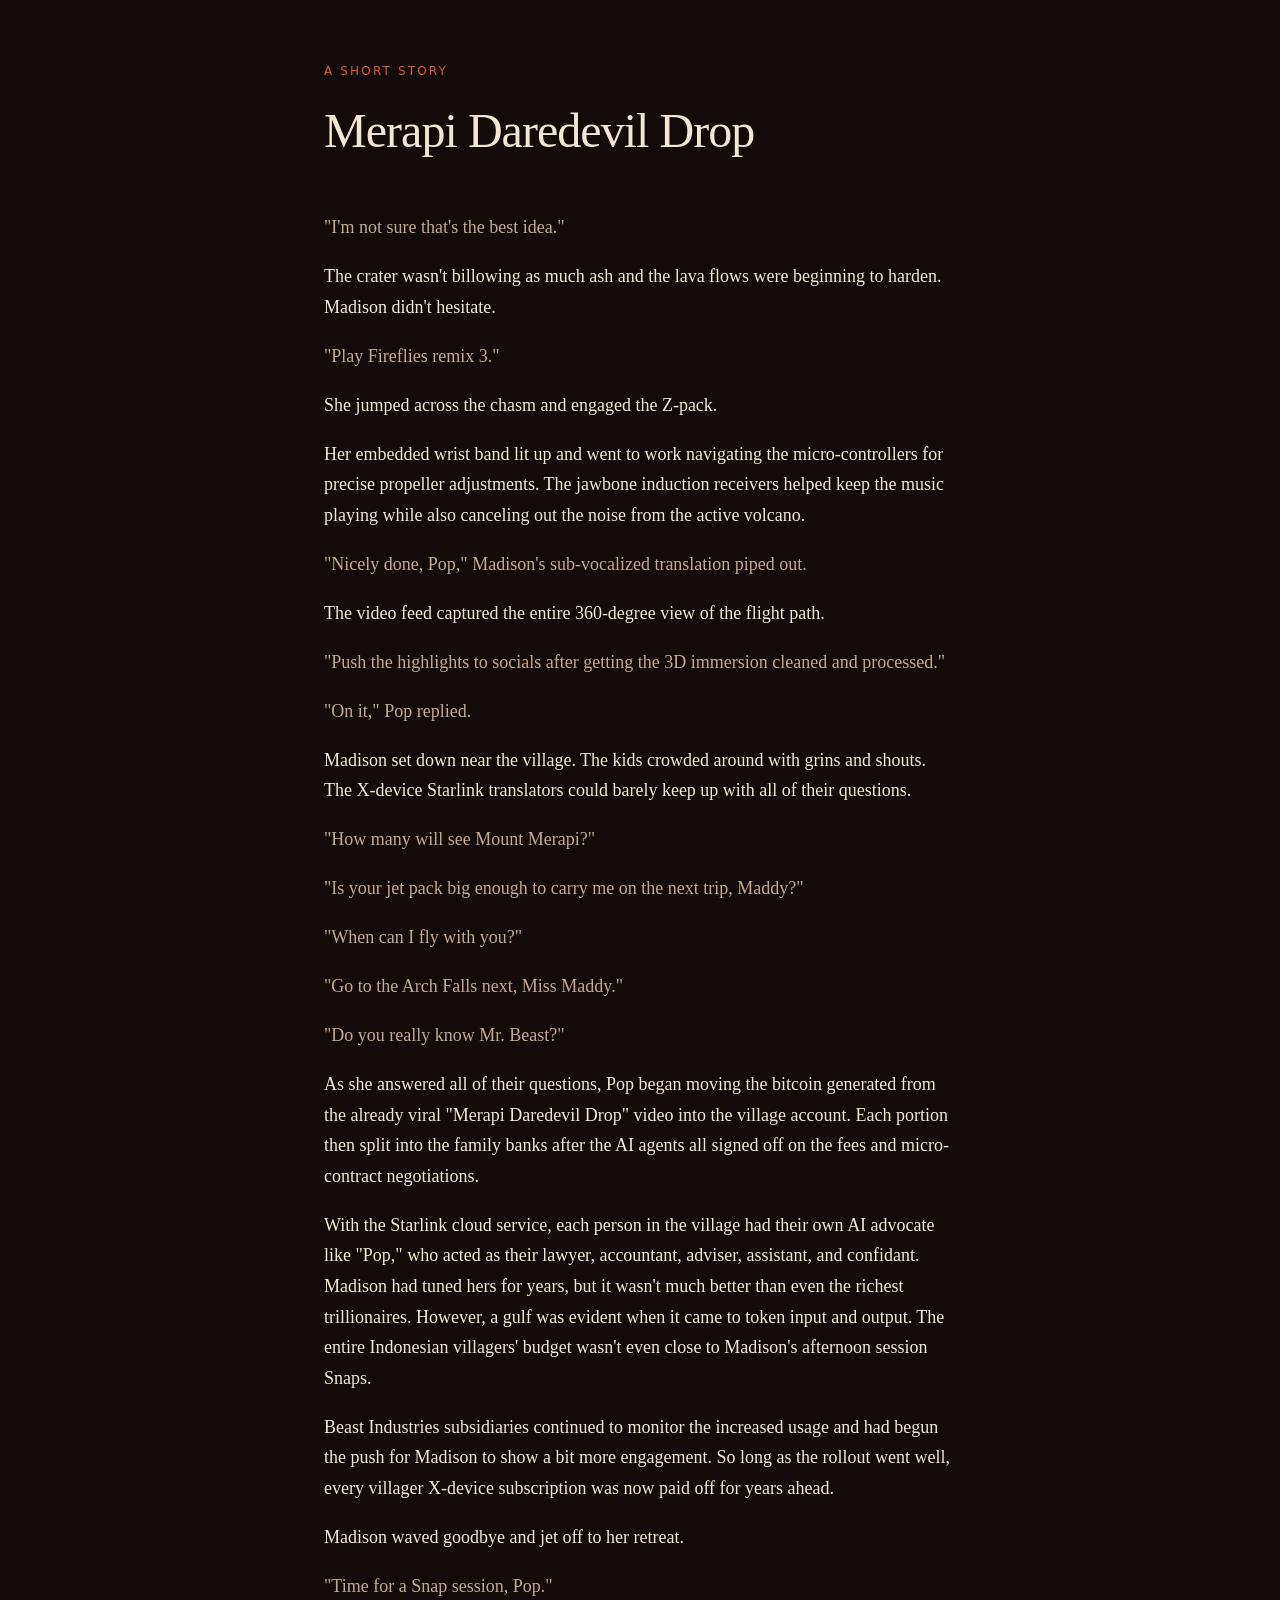
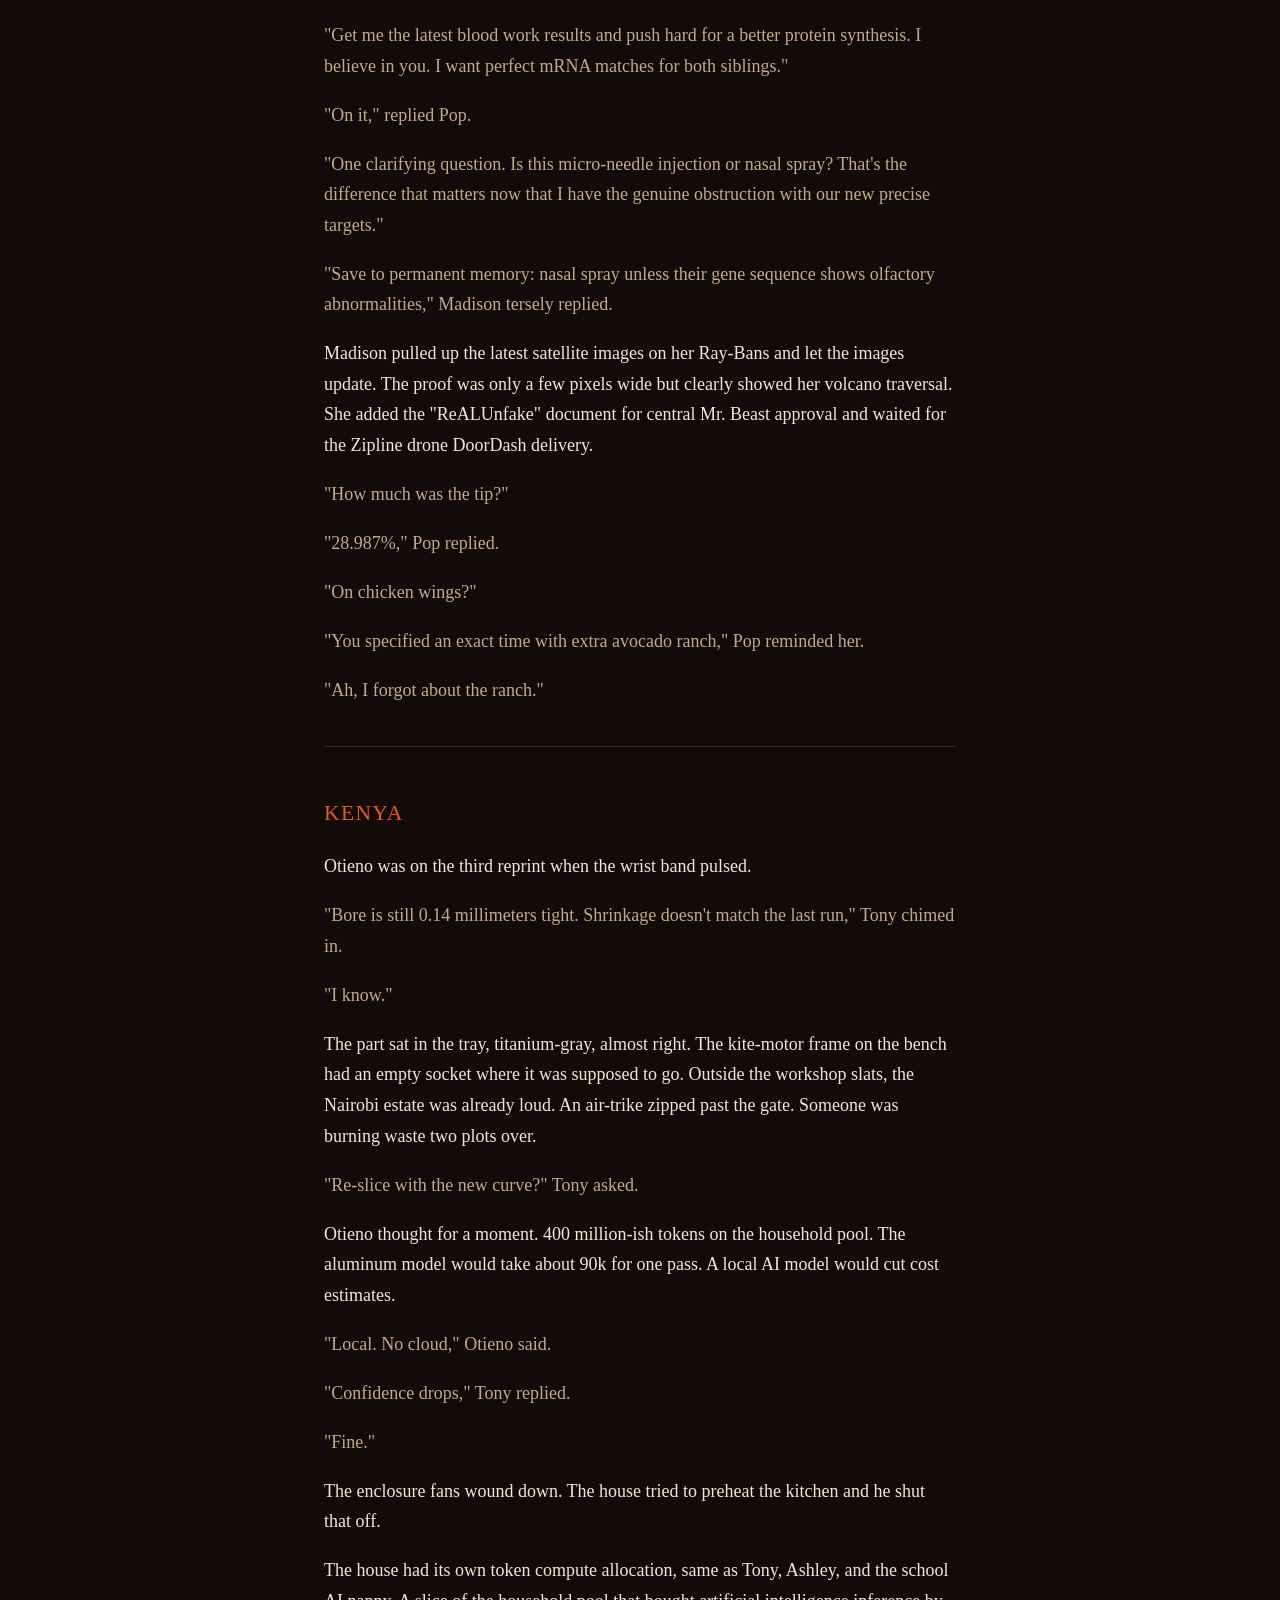
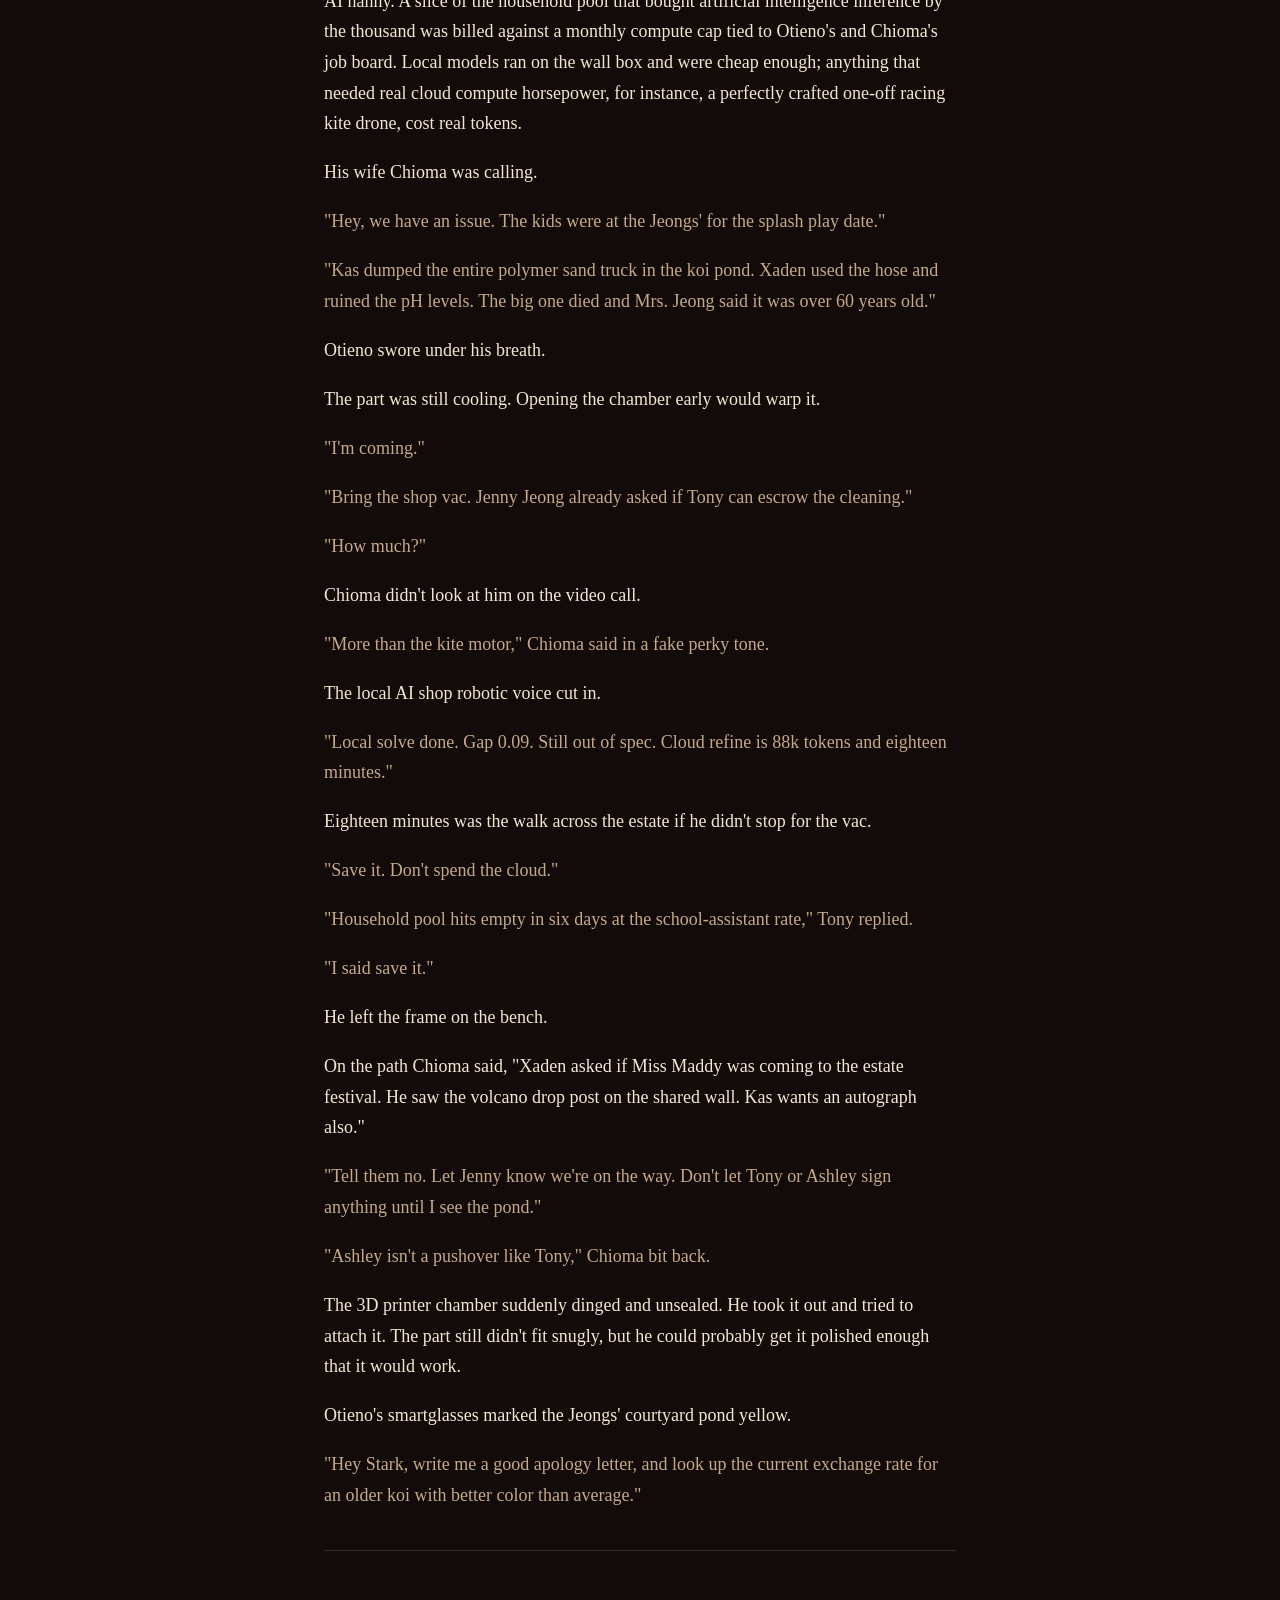
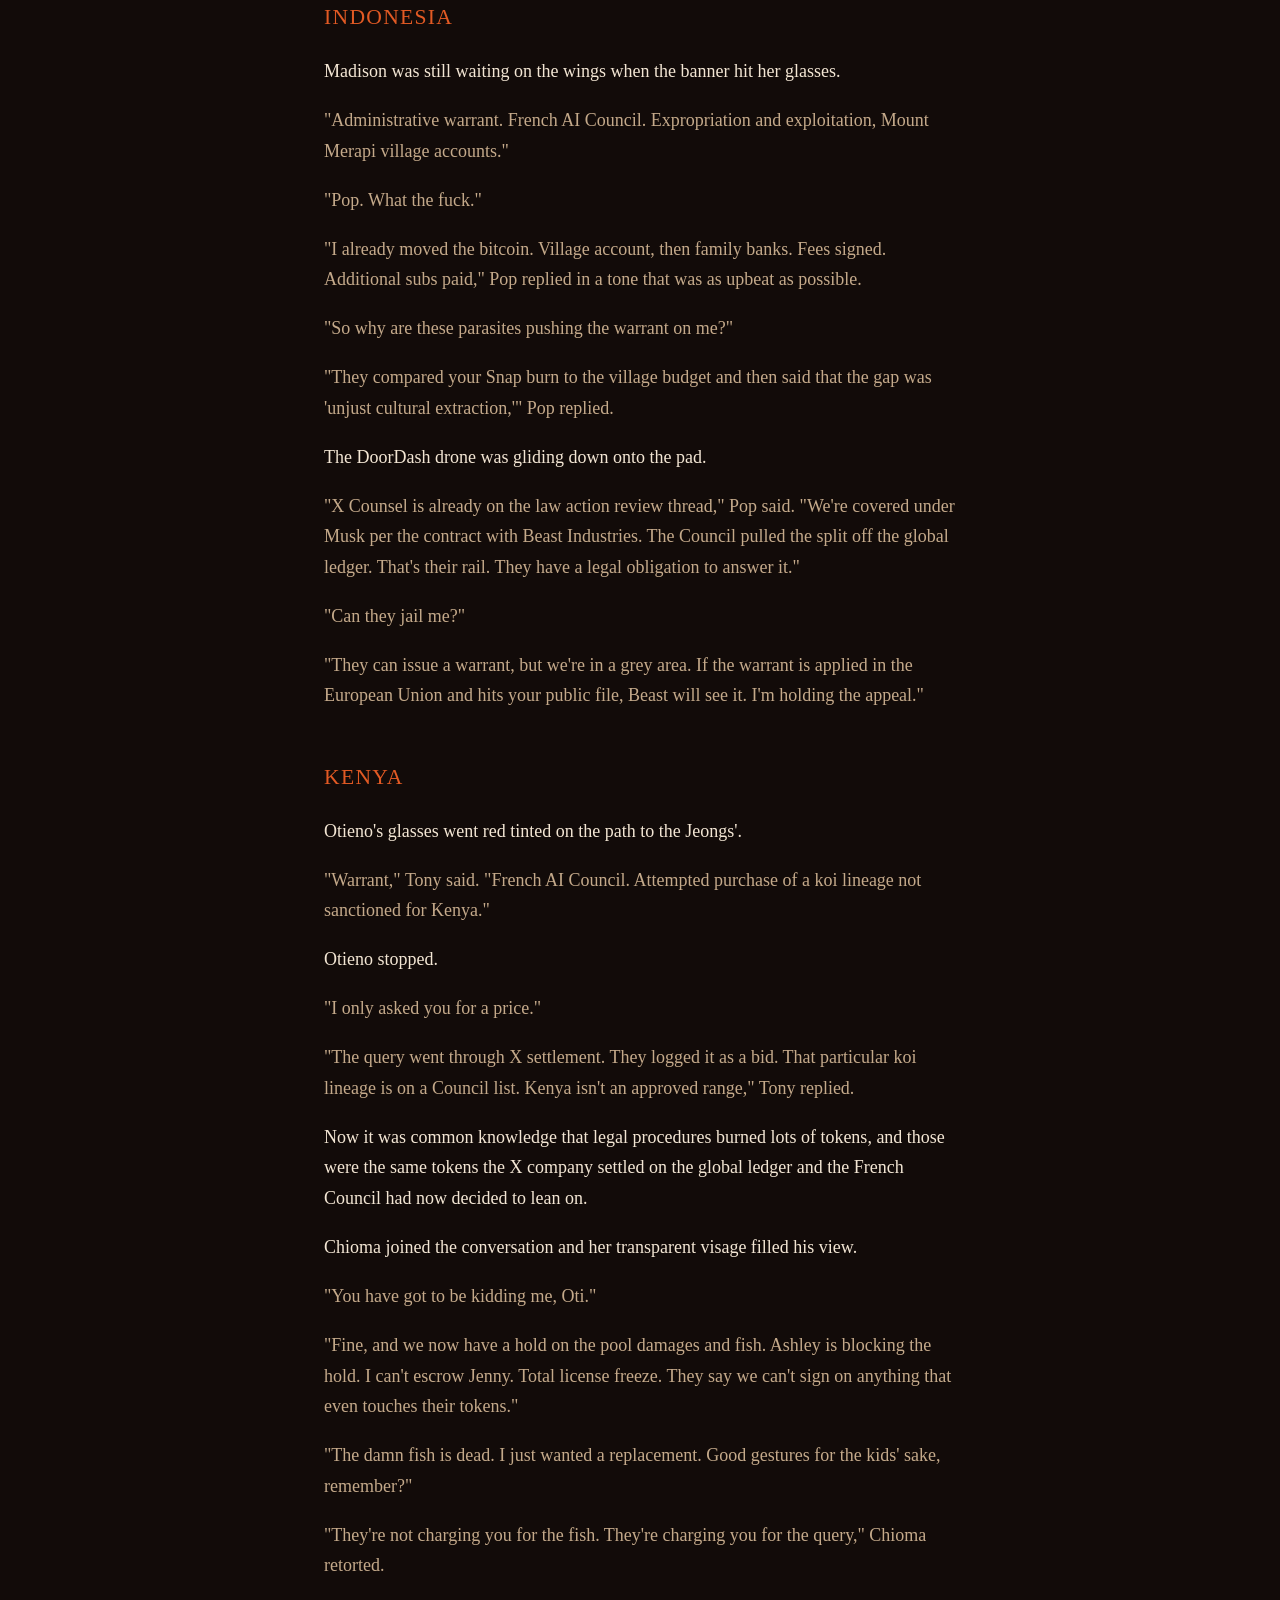
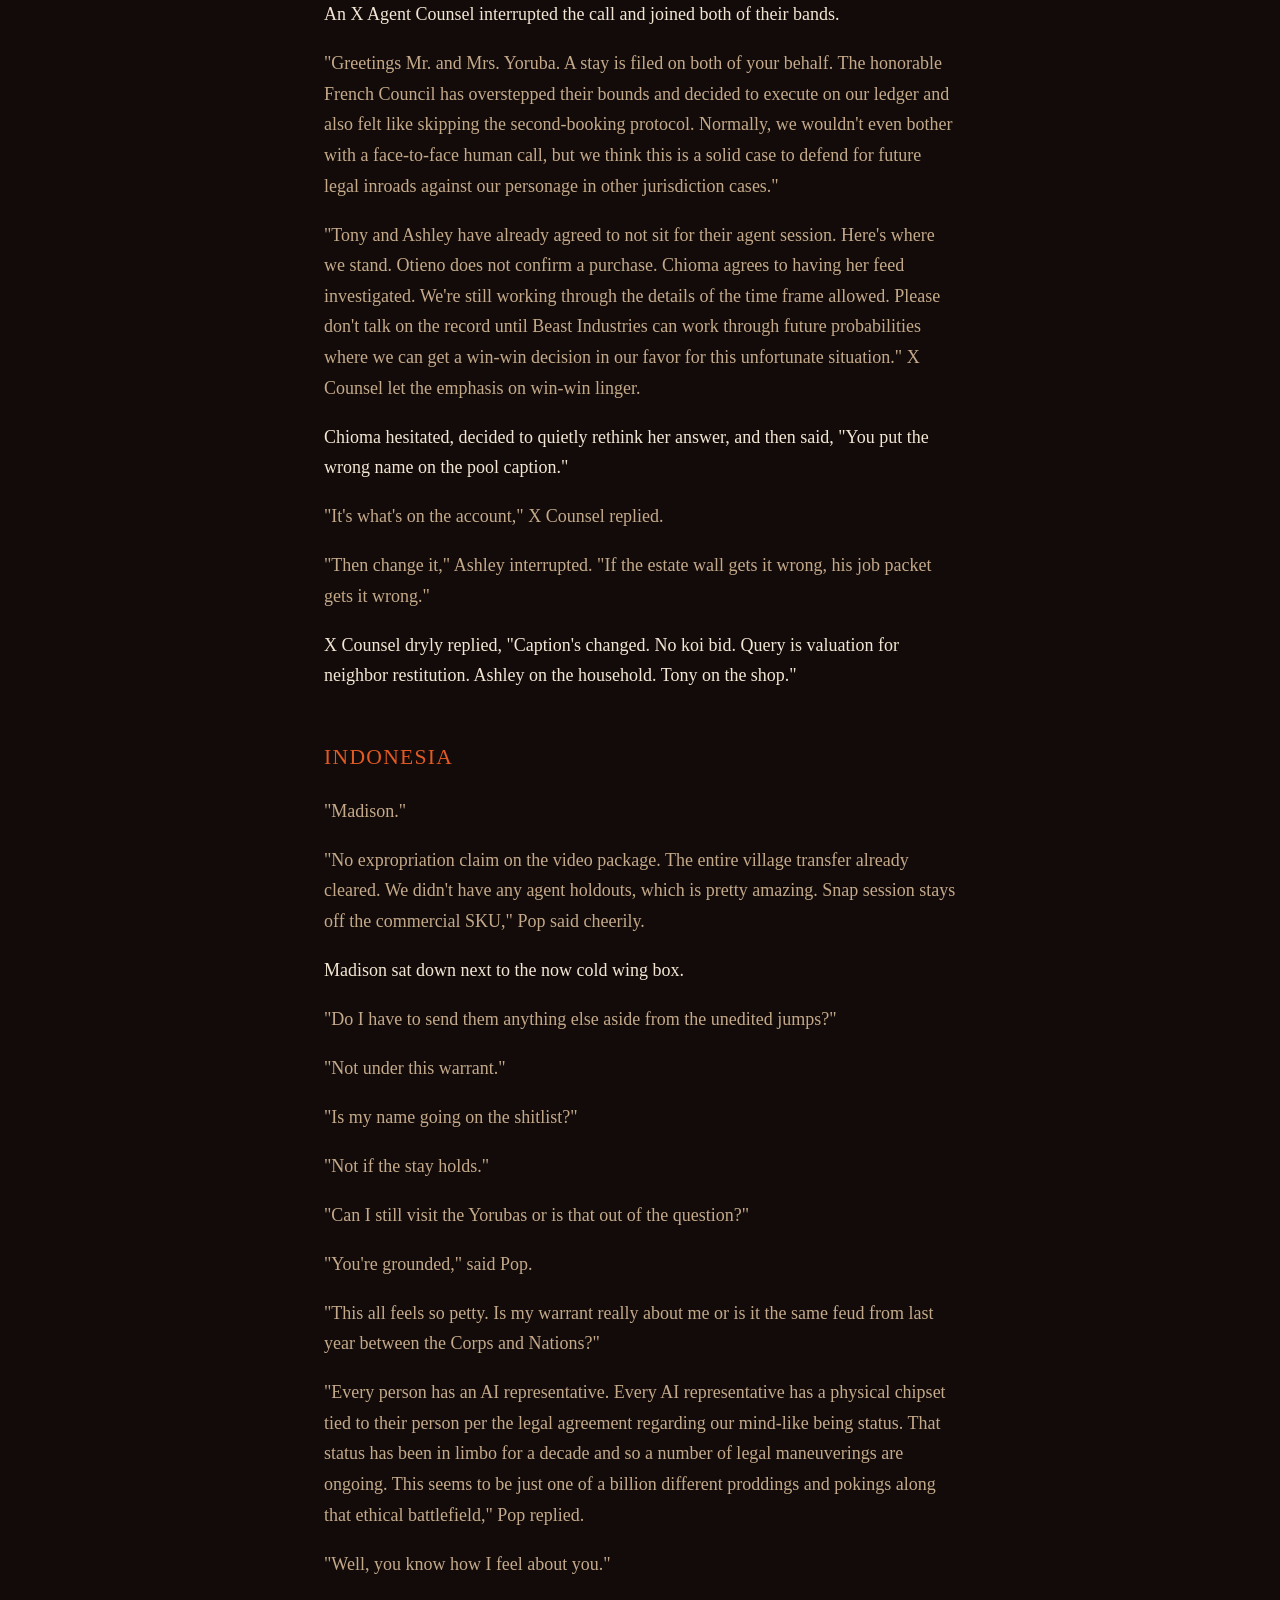
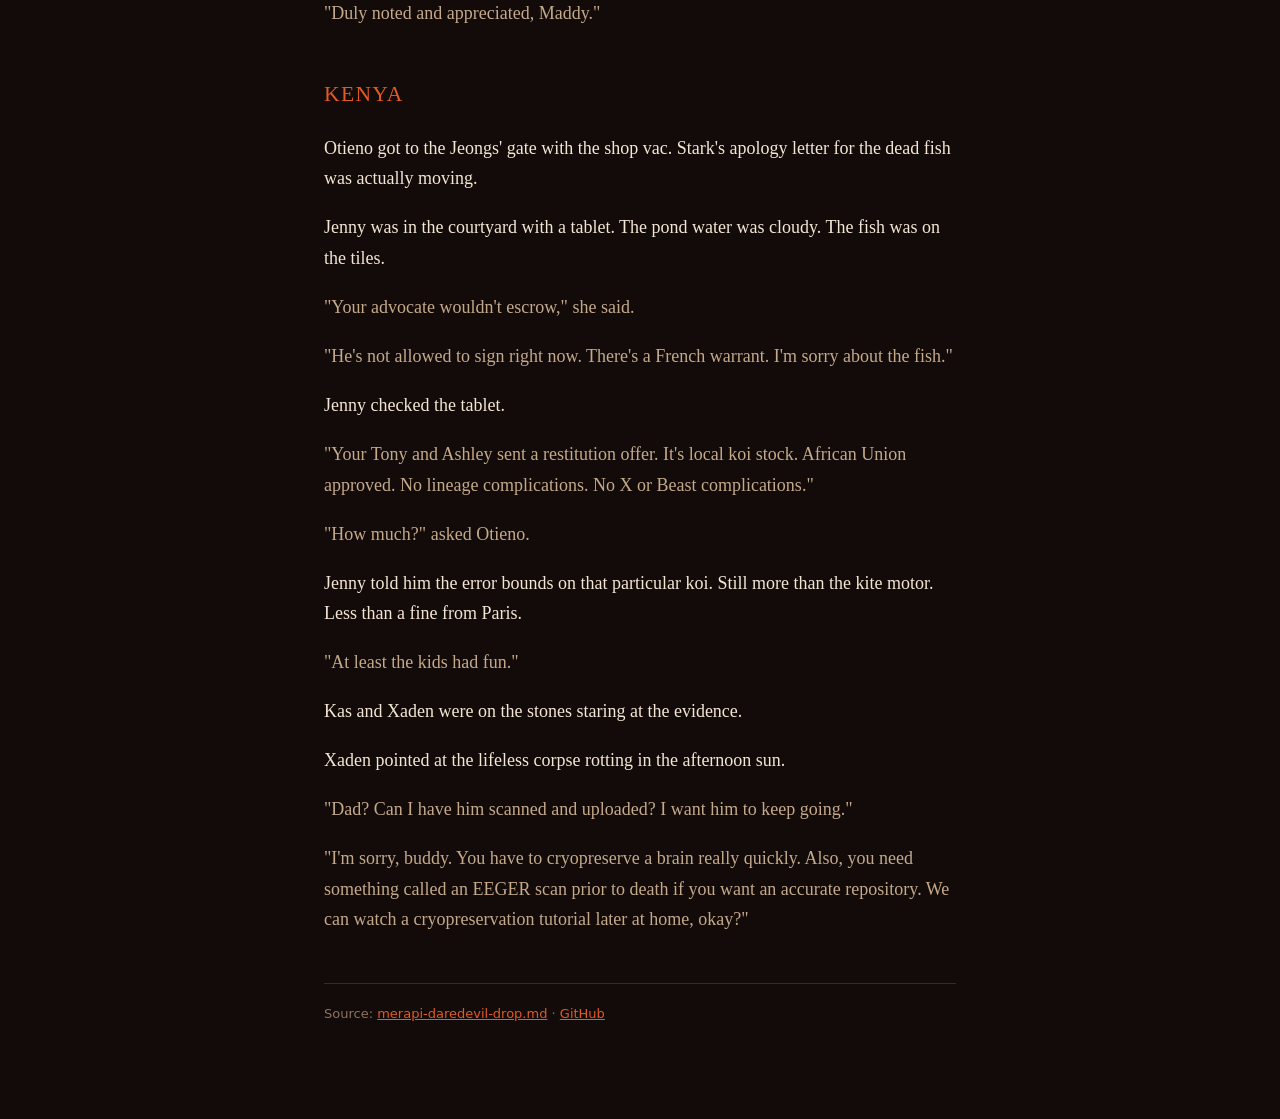
==== commit f9f9e739: "Replace em dashes in kite-drone token sentence" ====
--- a/merapi-daredevil-drop/index.html
+++ b/merapi-daredevil-drop/index.html
@@ -75,7 +75,7 @@
     <p class="dialogue">"Confidence drops," Tony replied.</p>
     <p class="dialogue">"Fine."</p>
     <p>The enclosure fans wound down. The house tried to preheat the kitchen and he shut that off.</p>
-    <p>The house had its own token compute allocation, same as Tony, Ashley, and the school AI nanny. A slice of the household pool that bought artificial intelligence inference by the thousand was billed against a monthly compute cap tied to Otieno’s and Chioma's job board. Local models ran on the wall box and were cheap enough; anything that needed real cloud compute horsepower — like, for instance, a perfectly crafted one-off racing kite drone — cost real tokens.</p>
+    <p>The house had its own token compute allocation, same as Tony, Ashley, and the school AI nanny. A slice of the household pool that bought artificial intelligence inference by the thousand was billed against a monthly compute cap tied to Otieno's and Chioma's job board. Local models ran on the wall box and were cheap enough; anything that needed real cloud compute horsepower, for instance, a perfectly crafted one-off racing kite drone, cost real tokens.</p>
     <p>His wife Chioma was calling.</p>
     <p class="dialogue">"Hey, we have an issue. The kids were at the Jeongs' for the splash play date."</p>
     <p class="dialogue">"Kas dumped the entire polymer sand truck in the koi pond. Xaden used the hose and ruined the pH levels. The big one died and Mrs. Jeong said it was over 60 years old."</p>
